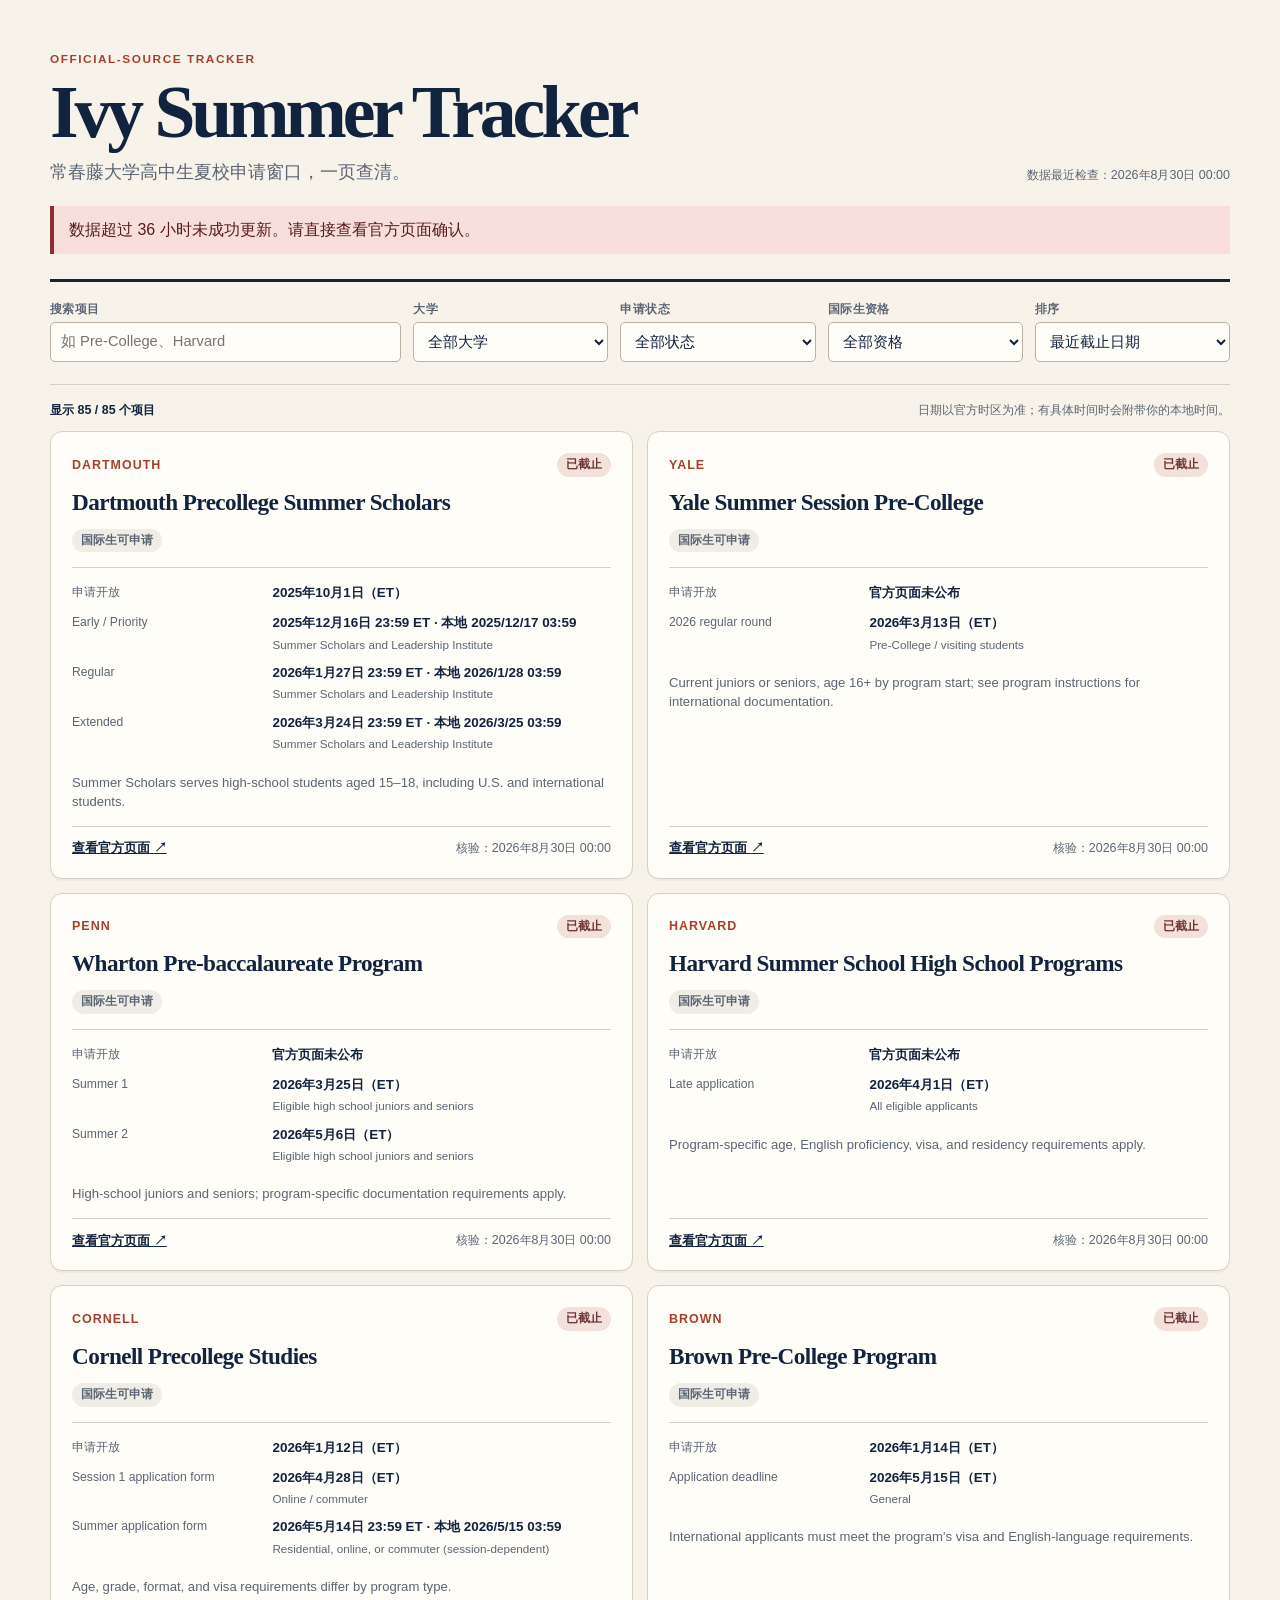
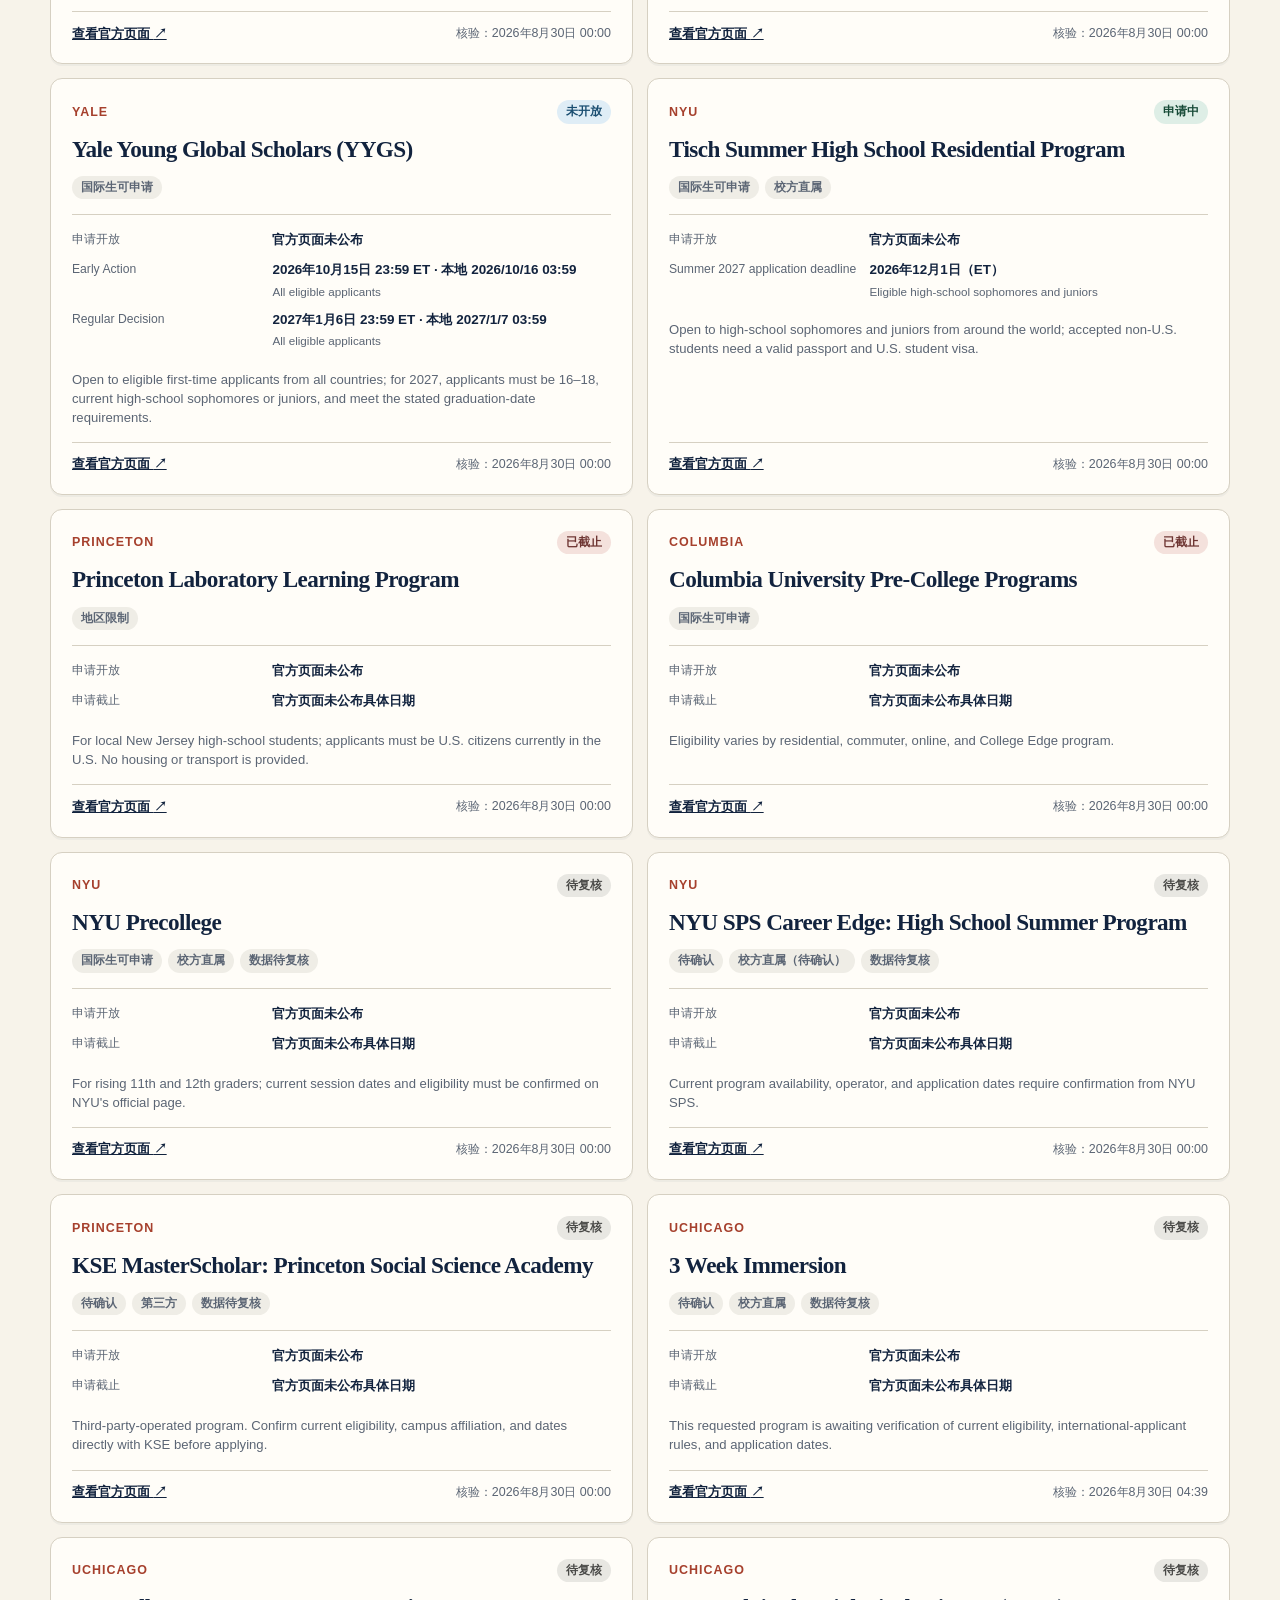
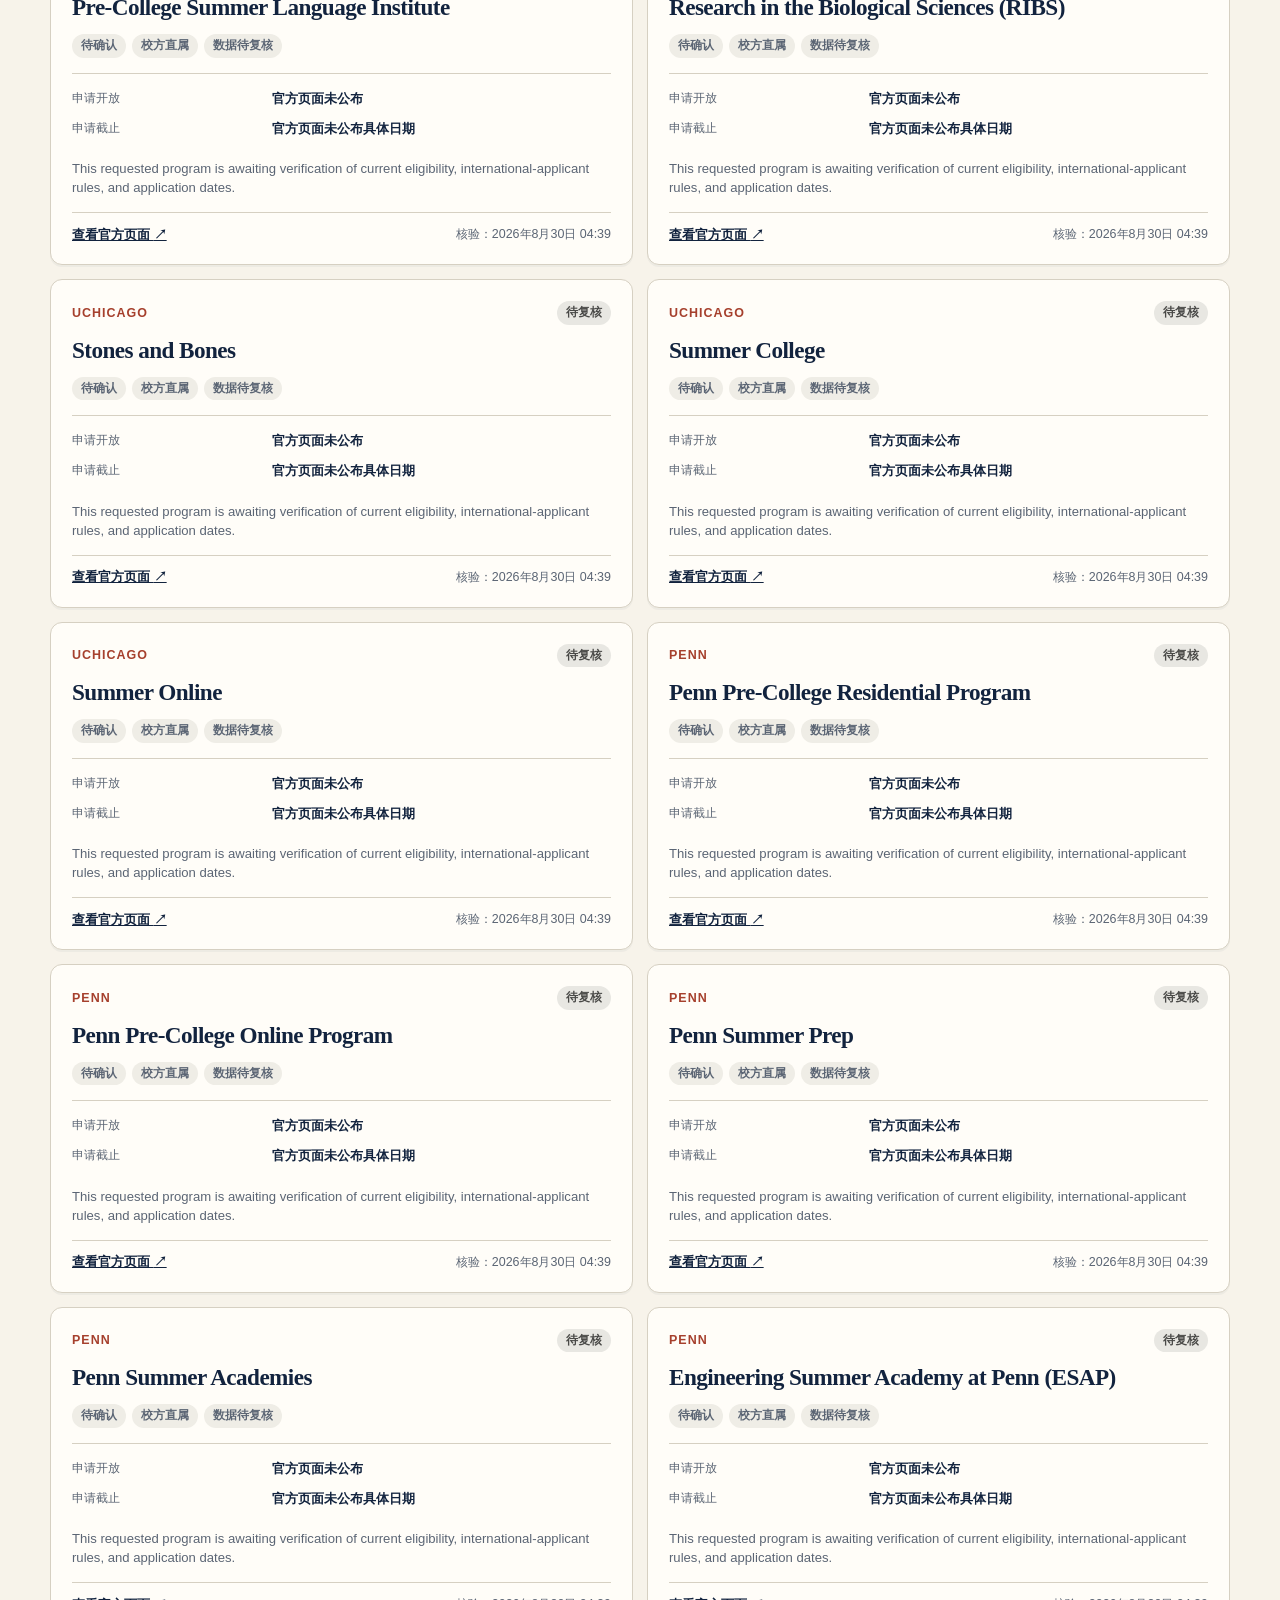
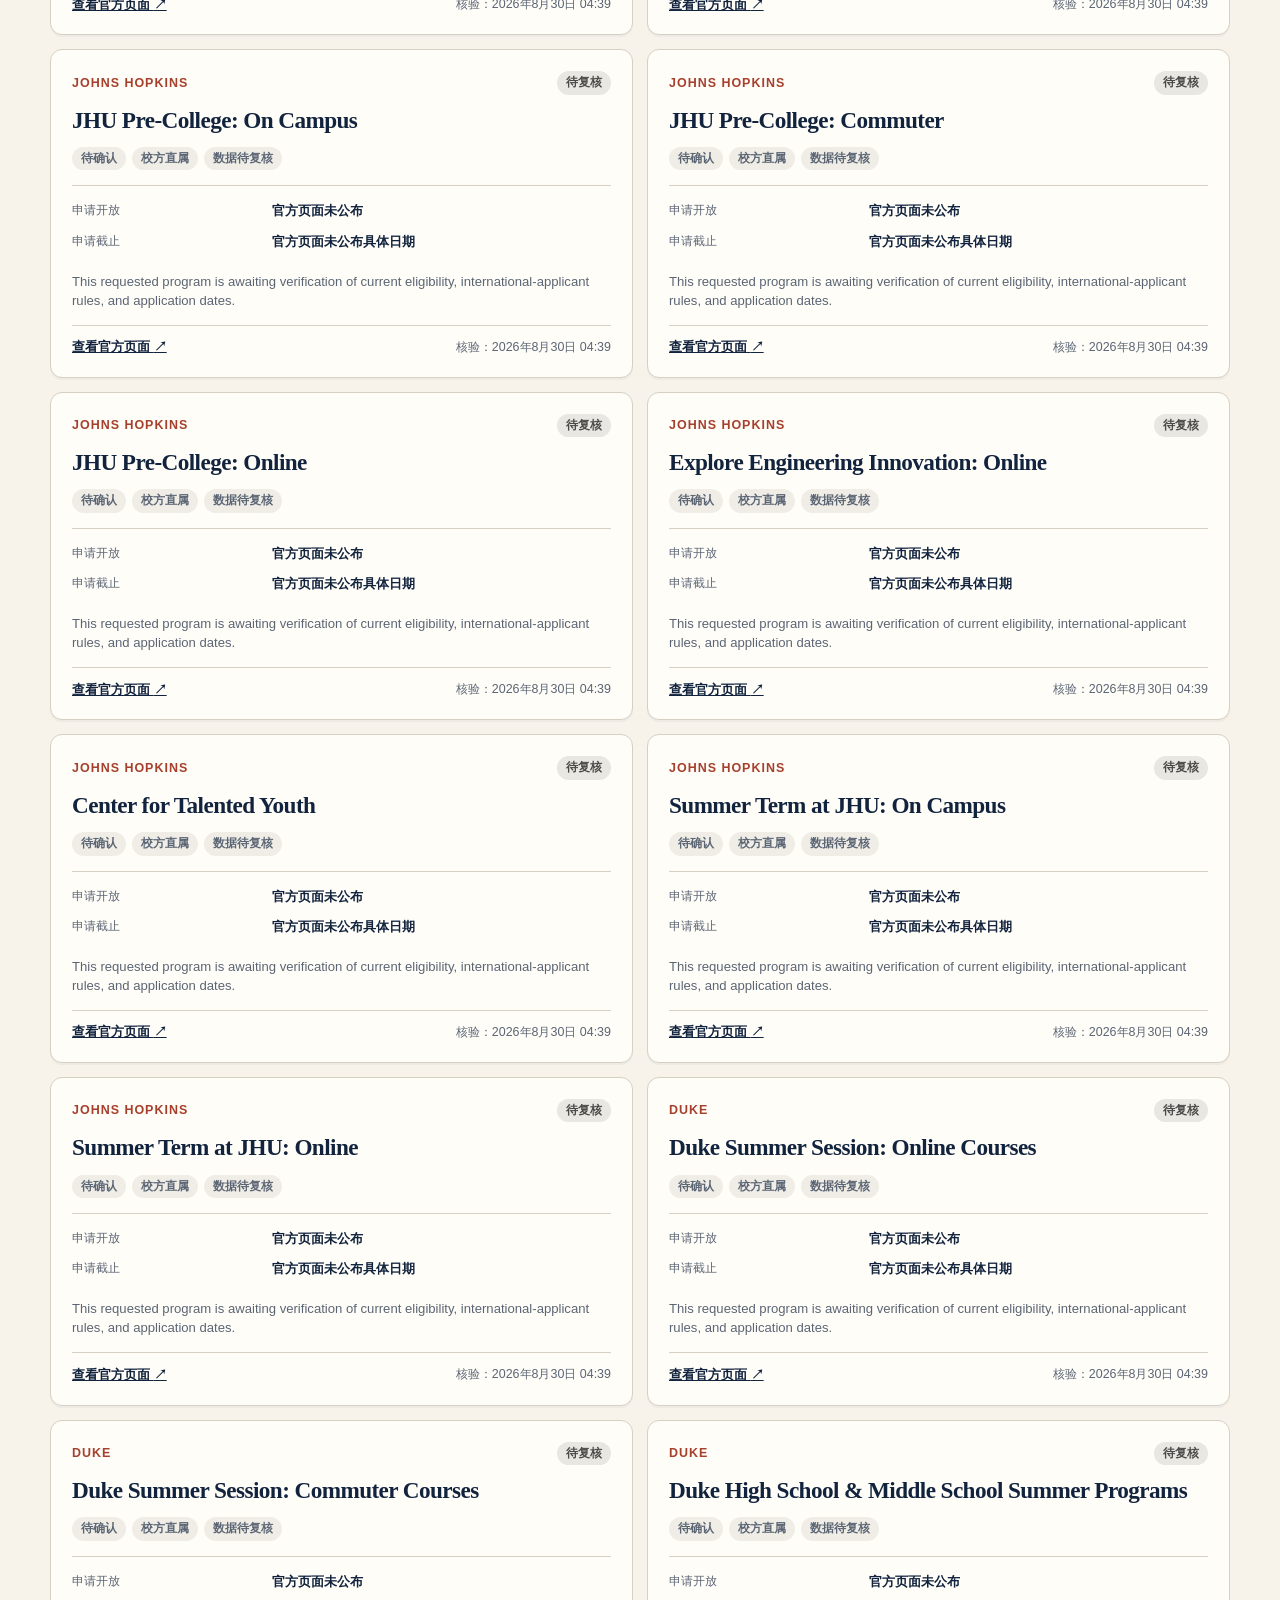
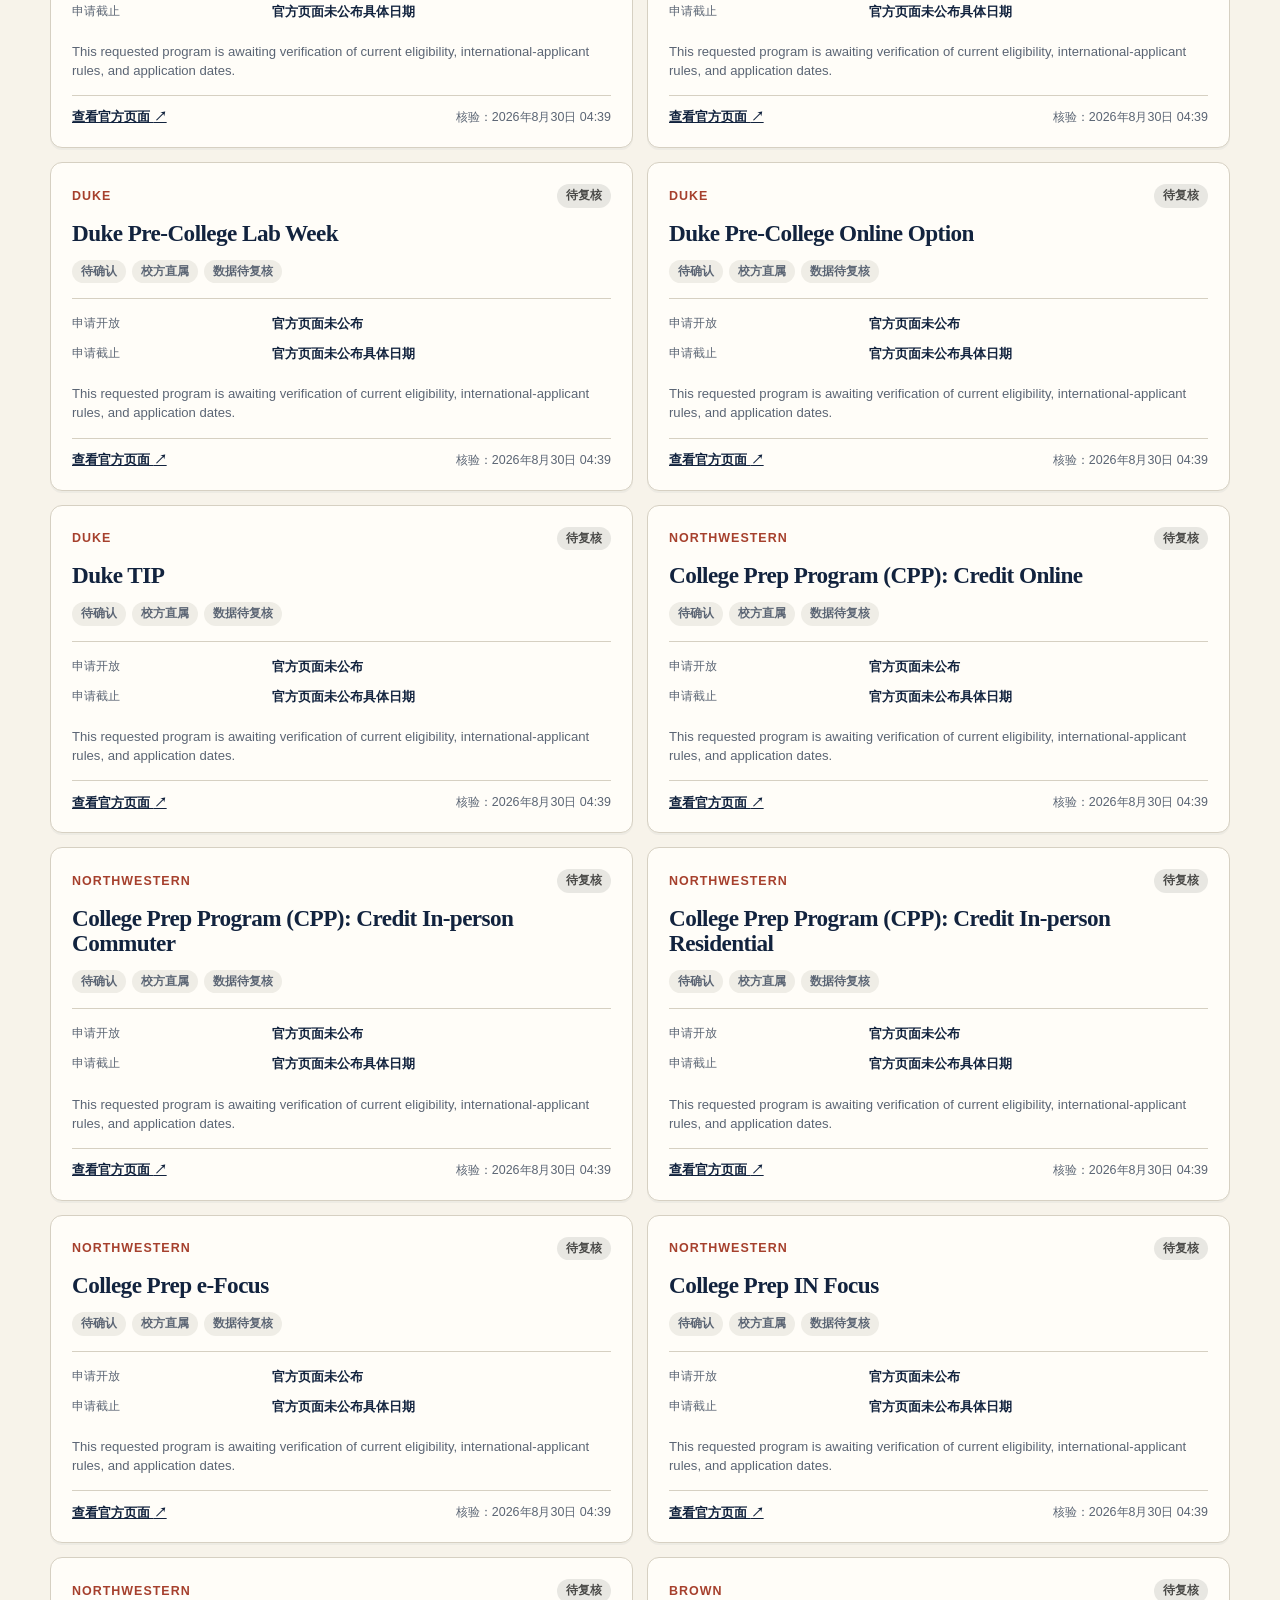
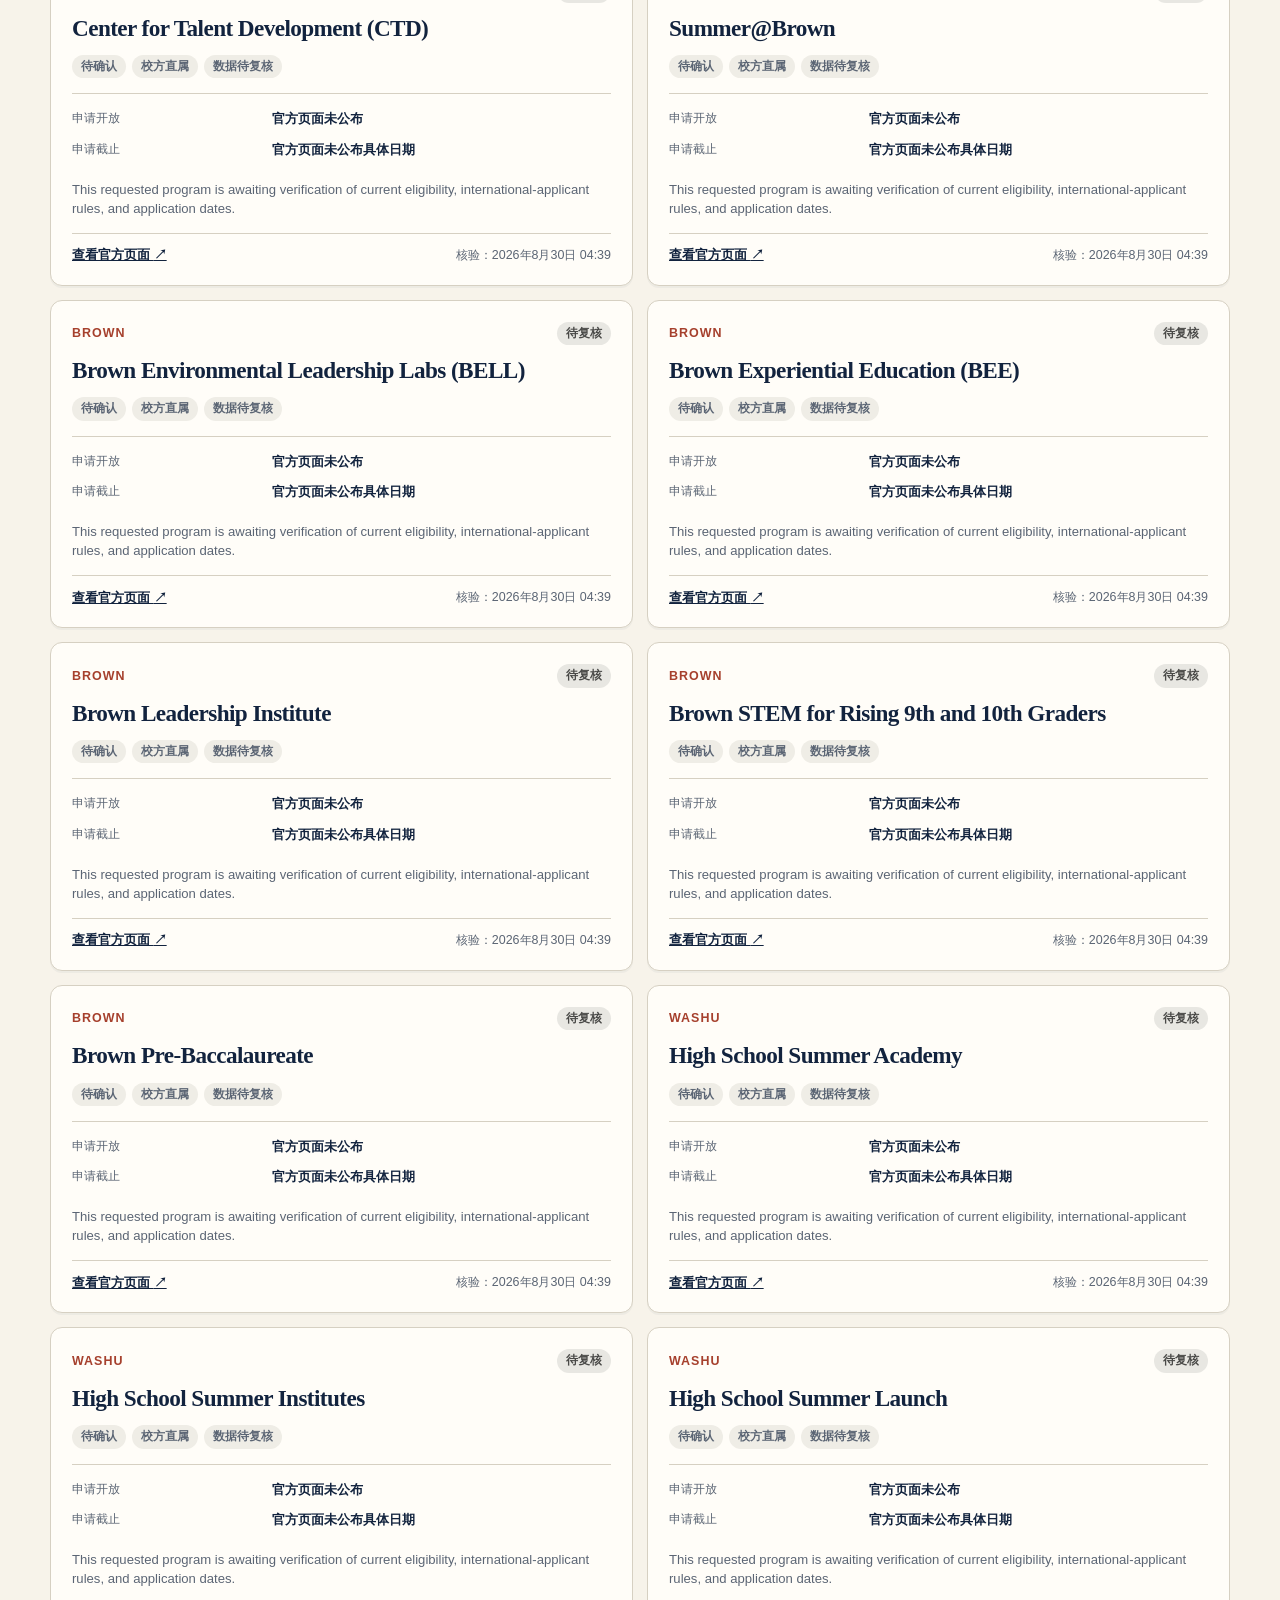
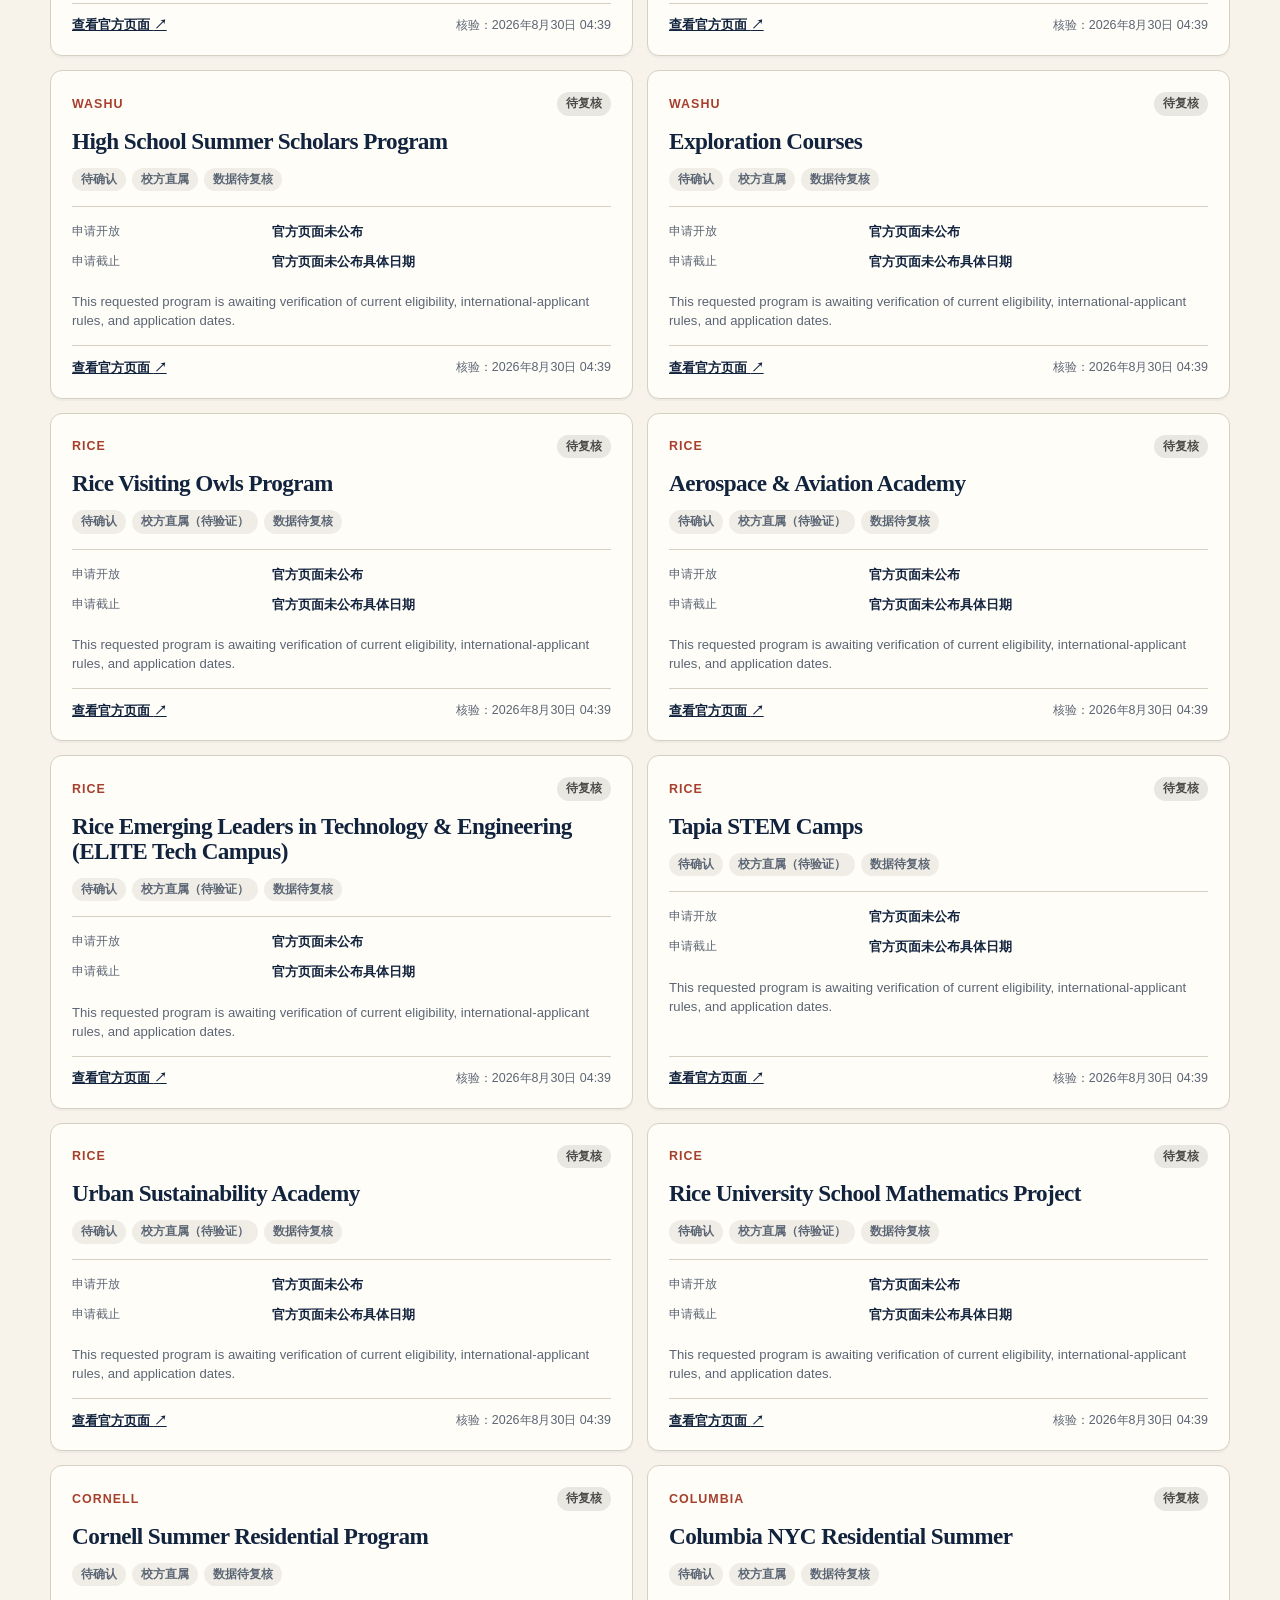
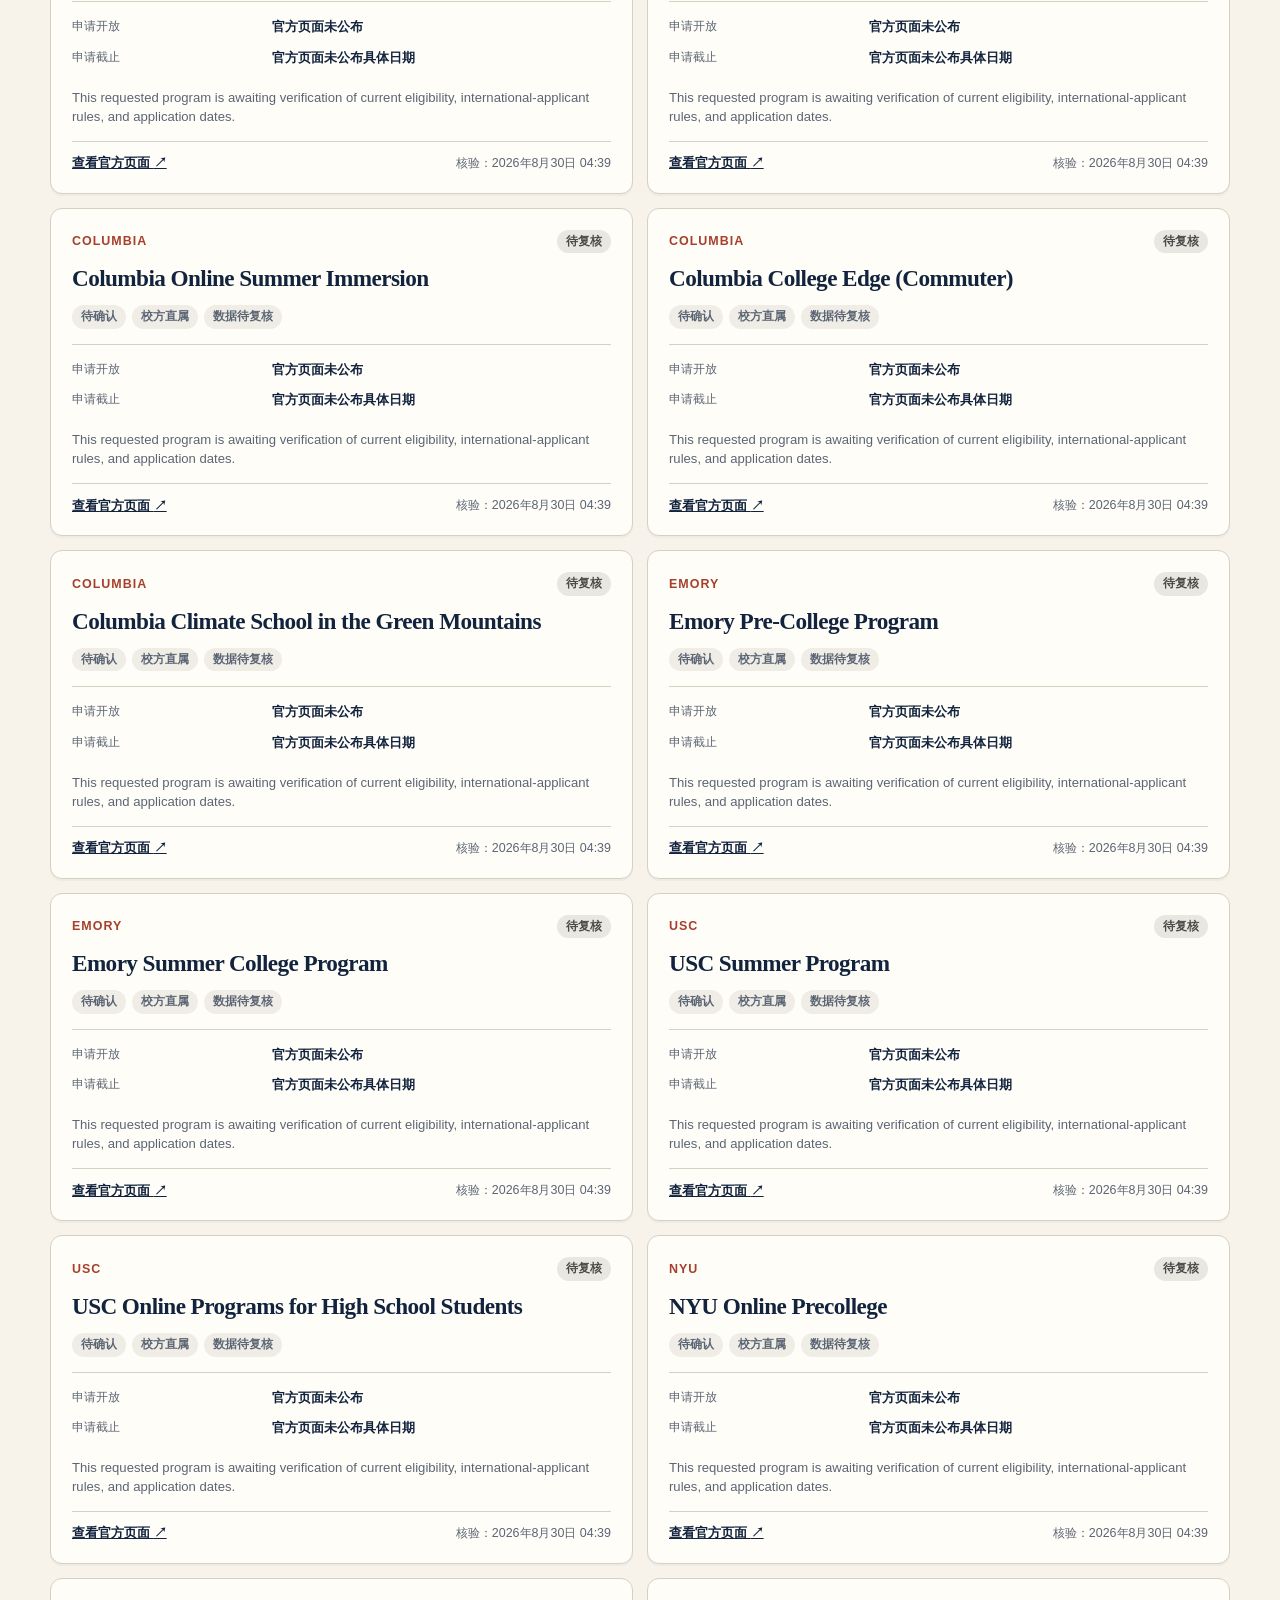
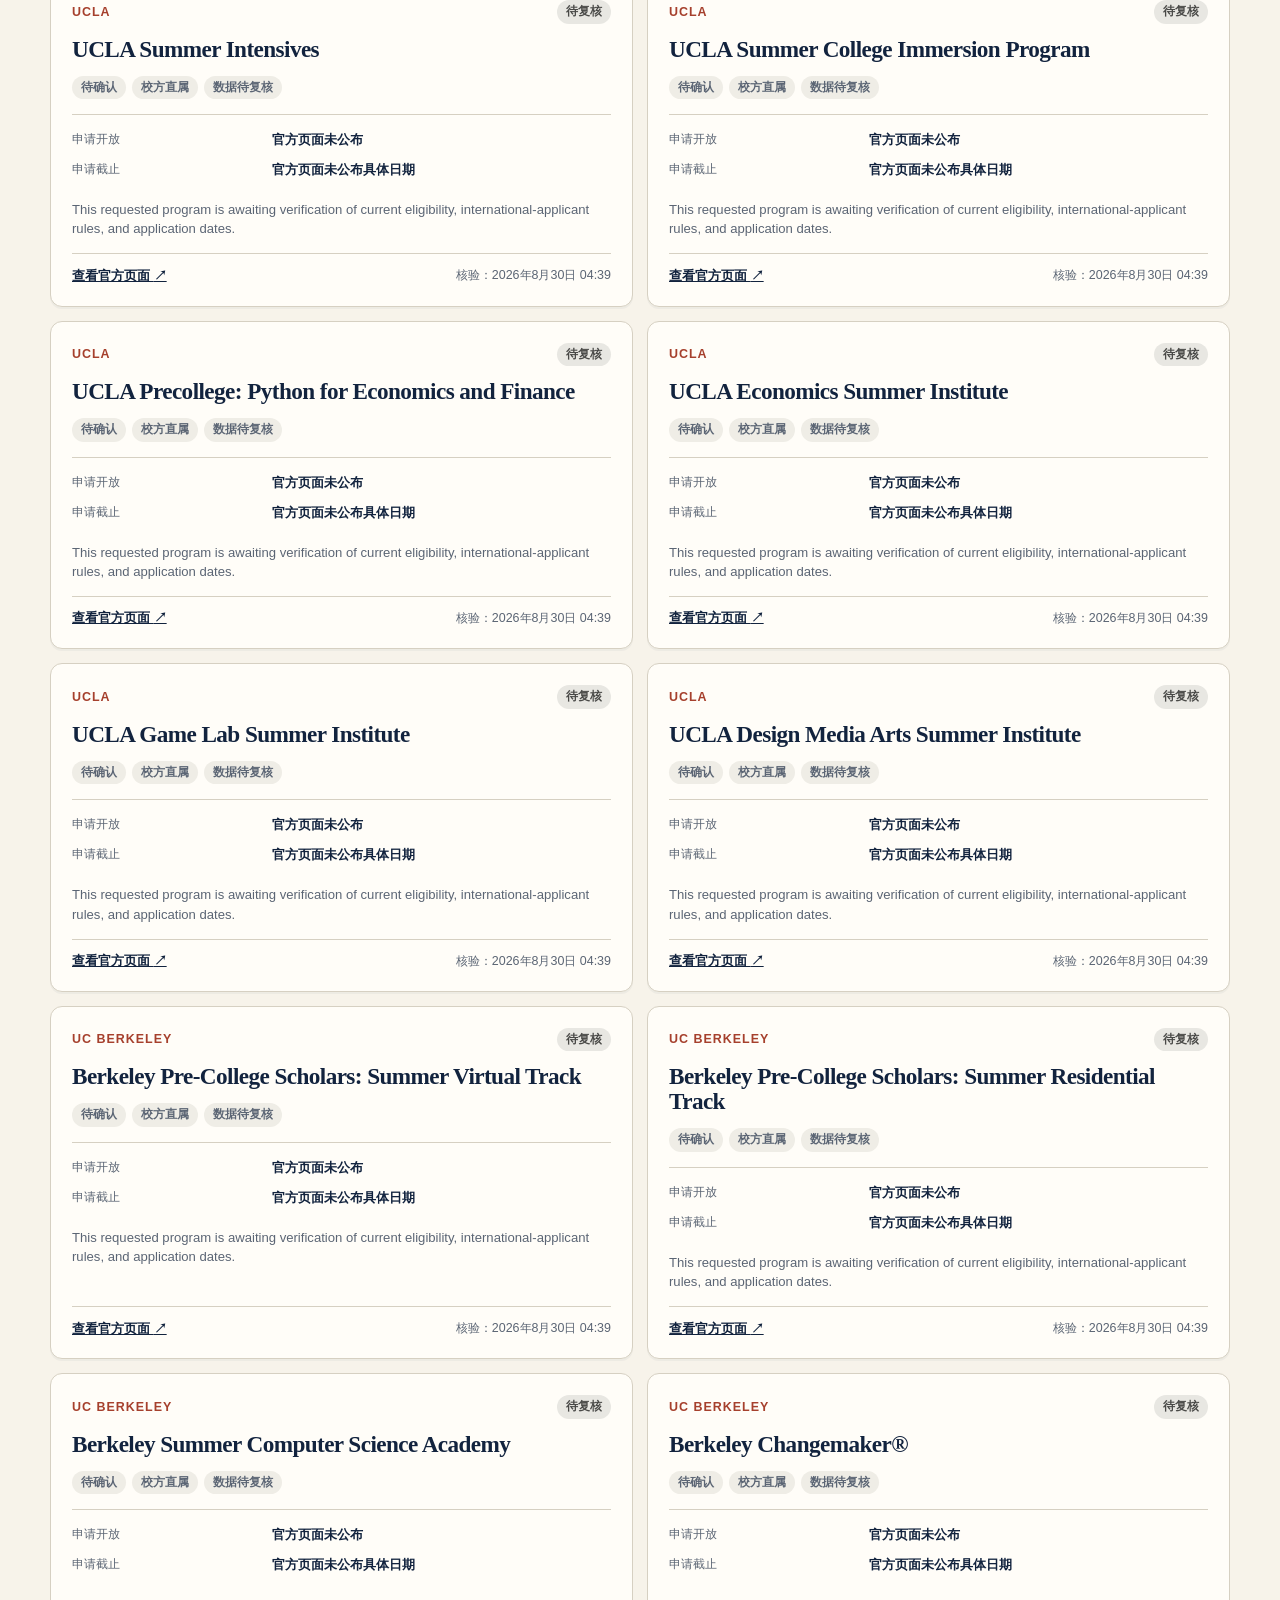
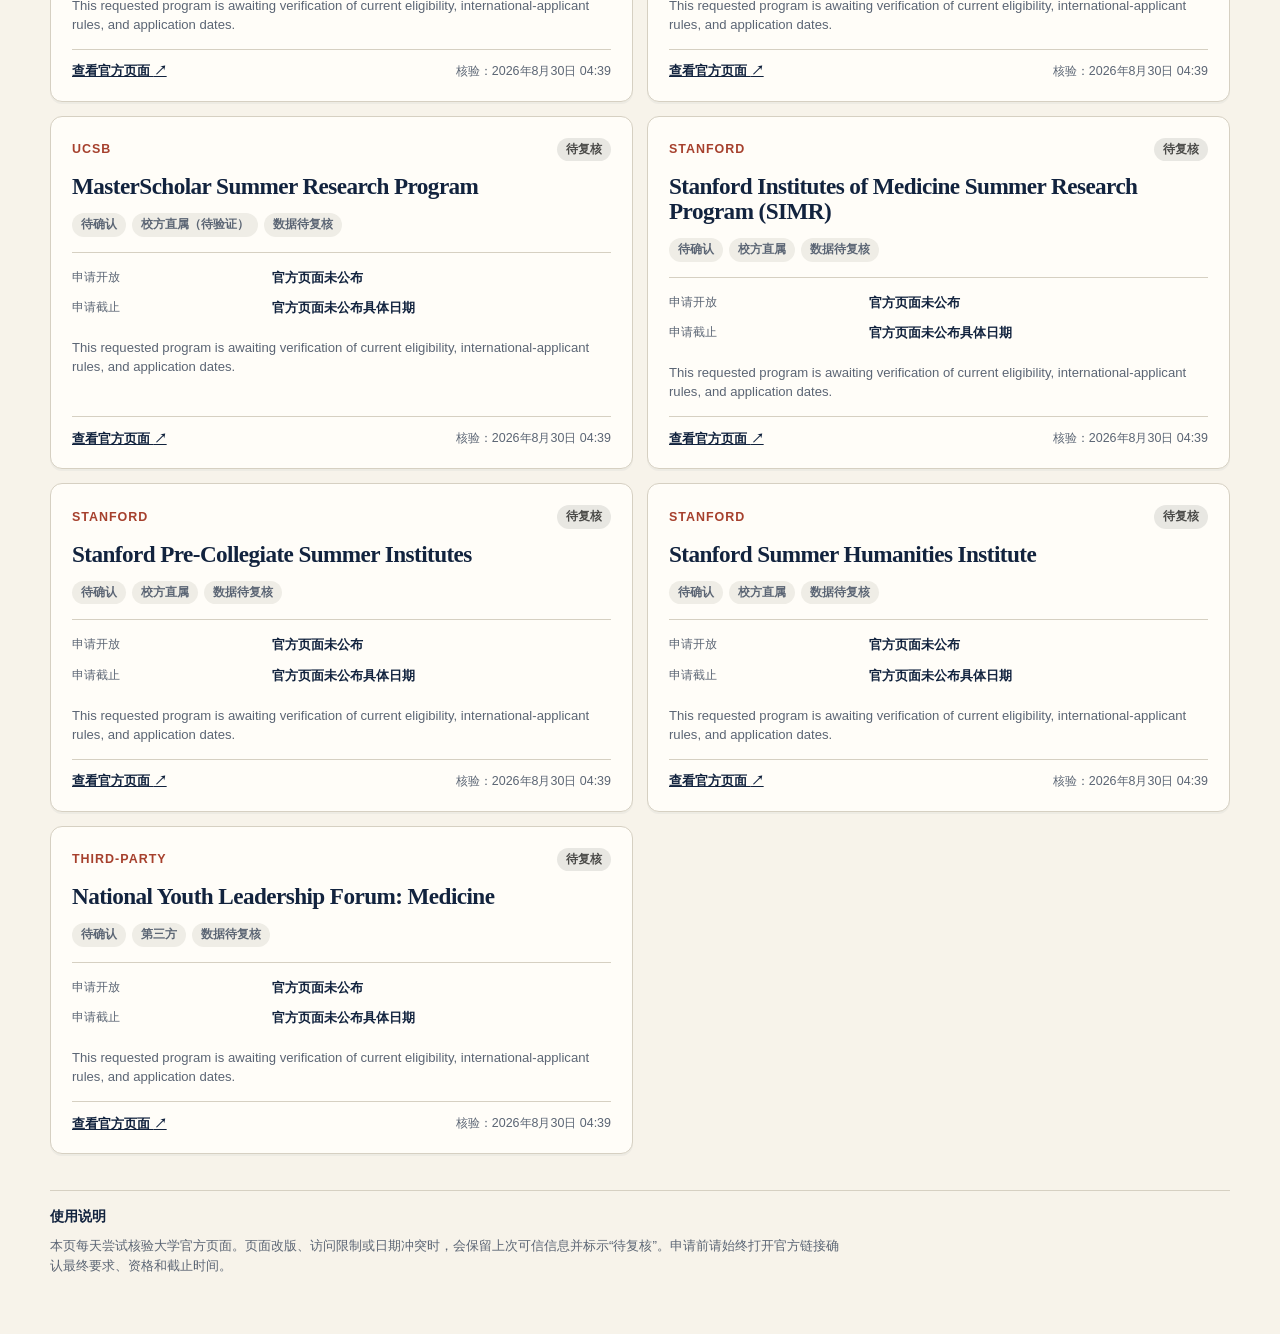
==== index.html @ 828b9899 "feat: add summer school tracker" ====
<!doctype html>
<html lang="zh-CN">
  <head>
    <meta charset="utf-8" />
    <meta name="viewport" content="width=device-width, initial-scale=1" />
    <meta name="description" content="追踪美国常春藤大学面向高中生夏校项目的官方申请开放时间与截止日期。" />
    <title>Ivy Summer Tracker｜高中生夏校申请日期</title>
    <link rel="stylesheet" href="assets/styles.css" />
  </head>
  <body>
    <a class="skip-link" href="#programs">跳到项目列表</a>
    <main class="page-shell">
      <header class="site-header">
        <p class="eyebrow">OFFICIAL-SOURCE TRACKER</p>
        <div class="heading-row">
          <div>
            <h1>Ivy Summer Tracker</h1>
            <p class="lede">常春藤大学高中生夏校申请窗口，一页查清。</p>
          </div>
          <p id="updated-at" class="updated-at" aria-live="polite">正在加载最近核验时间…</p>
        </div>
        <div id="stale-banner" class="stale-banner" hidden role="status"></div>
      </header>

      <section class="controls" aria-label="筛选项目">
        <label>
          <span>搜索项目</span>
          <input id="search" type="search" placeholder="如 Pre-College、Harvard" autocomplete="off" />
        </label>
        <label>
          <span>大学</span>
          <select id="university-filter"><option value="all">全部大学</option></select>
        </label>
        <label>
          <span>申请状态</span>
          <select id="status-filter">
            <option value="all">全部状态</option>
            <option value="open">申请中</option>
            <option value="upcoming">未开放</option>
            <option value="rolling">滚动录取</option>
            <option value="closed">已截止</option>
            <option value="unknown">待确认</option>
          </select>
        </label>
        <label>
          <span>国际生资格</span>
          <select id="eligibility-filter">
            <option value="all">全部资格</option>
            <option value="international_allowed">国际生可申请</option>
            <option value="us_only">仅美国学生</option>
            <option value="local_only">地区限制</option>
            <option value="unknown">待确认</option>
          </select>
        </label>
        <label>
          <span>排序</span>
          <select id="sort-filter">
            <option value="deadline">最近截止日期</option>
            <option value="university">大学名称</option>
            <option value="checked">最近核验</option>
          </select>
        </label>
      </section>

      <section class="list-heading" aria-label="项目结果">
        <p id="result-count" aria-live="polite"></p>
        <p>日期以官方时区为准；有具体时间时会附带你的本地时间。</p>
      </section>
      <section id="programs" class="program-list" aria-live="polite"></section>

      <section class="notice" aria-labelledby="notice-title">
        <h2 id="notice-title">使用说明</h2>
        <p>本页每天尝试核验大学官方页面。页面改版、访问限制或日期冲突时，会保留上次可信信息并标示“待复核”。申请前请始终打开官方链接确认最终要求、资格和截止时间。</p>
      </section>
    </main>
    <template id="program-template">
      <article class="program-card">
        <div class="program-topline">
          <p class="university"></p>
          <span class="status-pill"></span>
        </div>
        <h2></h2>
        <div class="tags"></div>
        <dl class="dates"></dl>
        <p class="eligibility-note"></p>
        <div class="card-footer">
          <a class="source-link" target="_blank" rel="noreferrer">查看官方页面 <span aria-hidden="true">↗</span></a>
          <p class="checked-at"></p>
        </div>
      </article>
    </template>
    <script src="assets/app.js" defer></script>
  </body>
</html>
---- assets/styles.css ----
:root {
  color-scheme: light;
  --ink: #12233e;
  --muted: #5b6574;
  --paper: #f7f3ea;
  --surface: #fffdf8;
  --line: #d6d0c2;
  --accent: #a6402d;
  --green: #27634b;
  --amber: #8b5d12;
  --blue: #245c82;
  --danger: #8b3030;
  --radius: 12px;
}

* { box-sizing: border-box; }
body { margin: 0; background: var(--paper); color: var(--ink); font-family: Georgia, "Times New Roman", serif; line-height: 1.5; }
button, input, select { font: inherit; }
.page-shell { width: min(1180px, calc(100% - 32px)); margin: 0 auto; padding: 52px 0 44px; }
.skip-link { position: fixed; top: -100px; left: 16px; background: var(--ink); color: white; padding: 8px 12px; z-index: 2; }
.skip-link:focus { top: 16px; }
.site-header { border-bottom: 3px solid var(--ink); padding-bottom: 25px; }
.eyebrow { color: var(--accent); font: 700 .74rem/1.2 Arial, sans-serif; letter-spacing: .13em; margin: 0 0 12px; }
.heading-row { display: flex; justify-content: space-between; gap: 28px; align-items: end; }
h1, h2, p { margin-top: 0; }
h1 { font-size: clamp(2.4rem, 6vw, 4.6rem); letter-spacing: -.055em; line-height: .94; margin-bottom: 12px; }
.lede { color: var(--muted); font-size: 1.12rem; margin-bottom: 0; }
.updated-at, .checked-at { color: var(--muted); font: .78rem/1.45 Arial, sans-serif; }
.updated-at { max-width: 210px; margin-bottom: 2px; text-align: right; }
.stale-banner { margin-top: 20px; padding: 12px 15px; color: #581d1d; background: #f8dfd9; border-left: 4px solid var(--danger); font-family: Arial, sans-serif; }
.controls { display: grid; grid-template-columns: 1.8fr repeat(4, 1fr); gap: 12px; padding: 22px 0; border-bottom: 1px solid var(--line); }
.controls label { color: var(--muted); display: grid; gap: 6px; font: 700 .72rem/1 Arial, sans-serif; letter-spacing: .04em; }
input, select { width: 100%; color: var(--ink); background: var(--surface); border: 1px solid #b8b1a4; border-radius: 5px; padding: 10px; font: .92rem/1.2 Arial, sans-serif; }
input:focus, select:focus, a:focus { outline: 3px solid #e8bb70; outline-offset: 2px; }
.list-heading { display: flex; justify-content: space-between; gap: 16px; padding: 17px 0 12px; color: var(--muted); font: .78rem/1.4 Arial, sans-serif; }
.list-heading p { margin: 0; }
#result-count { color: var(--ink); font-weight: 700; }
.program-list { display: grid; grid-template-columns: repeat(2, minmax(0, 1fr)); gap: 14px; }
.program-card { display: flex; flex-direction: column; min-height: 310px; padding: 21px; border: 1px solid var(--line); border-radius: var(--radius); background: var(--surface); box-shadow: 0 2px 0 rgba(18,35,62,.04); }
.program-topline, .card-footer { display: flex; gap: 12px; justify-content: space-between; align-items: center; }
.university { color: var(--accent); margin: 0; font: 700 .78rem/1 Arial, sans-serif; letter-spacing: .08em; text-transform: uppercase; }
.program-card h2 { font-size: 1.45rem; line-height: 1.08; letter-spacing: -.025em; margin: 13px 0 14px; }
.status-pill, .tag { display: inline-flex; width: max-content; align-items: center; border-radius: 100px; font: 700 .72rem/1 Arial, sans-serif; padding: 6px 9px; }
.status-open { color: #164a36; background: #deeee6; }.status-upcoming { color: #194d70; background: #dfedf6; }.status-rolling { color: #725015; background: #f6ebd5; }.status-closed { color: #6d3431; background: #f4e1dc; }.status-unknown { color: #494947; background: #e8e7e2; }
.tags { display: flex; flex-wrap: wrap; gap: 6px; margin-bottom: 15px; }.tag { color: var(--muted); background: #efede6; }
.dates { border-top: 1px solid var(--line); margin: 0; padding-top: 10px; font-family: Arial, sans-serif; }.dates div { display: grid; grid-template-columns: minmax(95px, .72fr) 1.28fr; gap: 10px; padding: 5px 0; }.dates dt { color: var(--muted); font-size: .76rem; }.dates dd { margin: 0; font-size: .84rem; font-weight: 700; }.dates .raw { display: block; margin-top: 2px; color: var(--muted); font-size: .73rem; font-weight: 400; }
.eligibility-note { color: var(--muted); margin: 15px 0; font: .82rem/1.45 Arial, sans-serif; }.card-footer { margin-top: auto; padding-top: 12px; border-top: 1px solid var(--line); }.source-link { color: var(--ink); font: 700 .82rem/1 Arial, sans-serif; }.checked-at { margin: 0; text-align: right; max-width: 160px; }
.notice { margin-top: 36px; border-top: 1px solid var(--line); padding-top: 18px; color: var(--muted); font-family: Arial, sans-serif; }.notice h2 { color: var(--ink); font: 700 .9rem/1 Arial, sans-serif; }.notice p { max-width: 800px; font-size: .84rem; }
.empty { grid-column: 1 / -1; padding: 30px; text-align: center; border: 1px dashed var(--line); color: var(--muted); font-family: Arial, sans-serif; }
@media (max-width: 850px) { .controls { grid-template-columns: repeat(2, 1fr); }.controls label:first-child { grid-column: 1 / -1; }.heading-row { align-items: start; flex-direction: column; }.updated-at { max-width: none; text-align: left; }.program-list { grid-template-columns: 1fr; } }
@media (max-width: 520px) { .page-shell { width: min(100% - 24px, 1180px); padding-top: 34px; }.controls { grid-template-columns: 1fr; }.controls label:first-child { grid-column: auto; }.list-heading { flex-direction: column; }.program-card { min-height: 0; padding: 18px; }.card-footer { align-items: end; }.dates div { grid-template-columns: 1fr; gap: 2px; }.checked-at { font-size: .68rem; } }
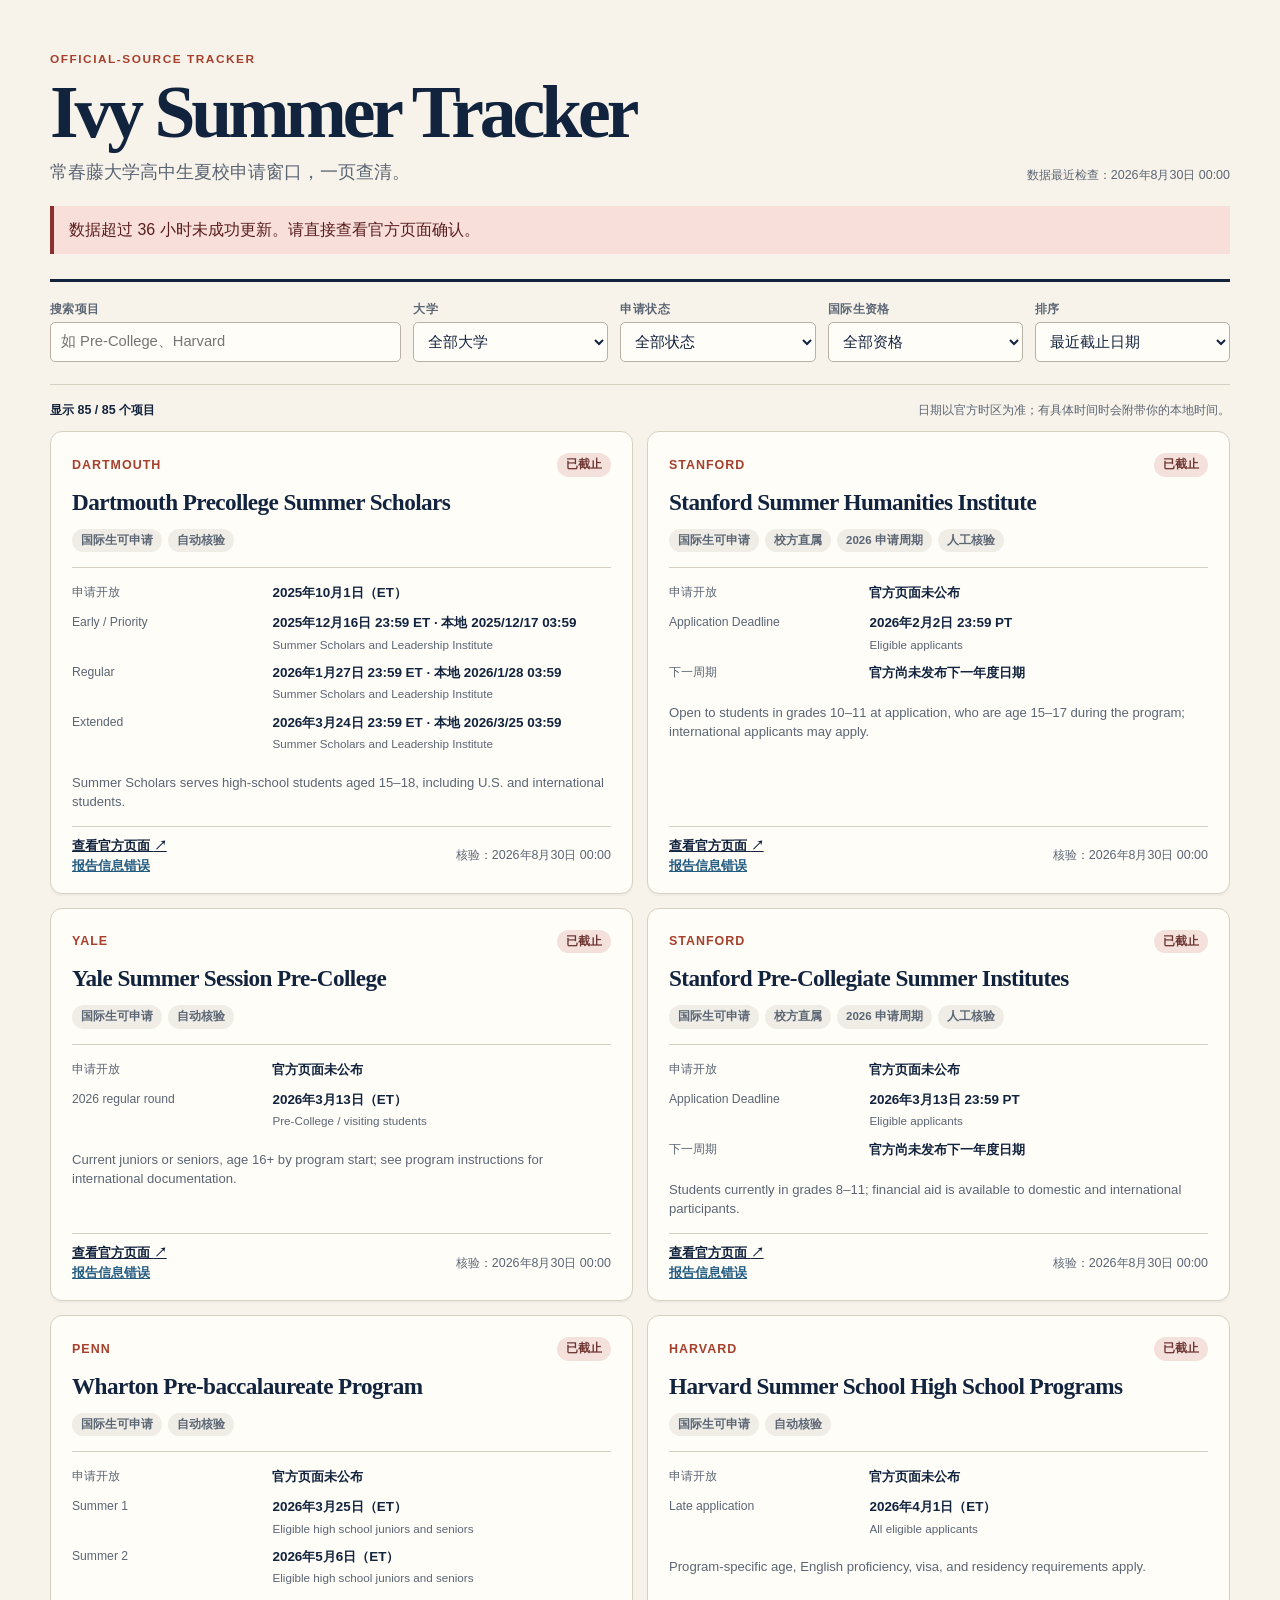
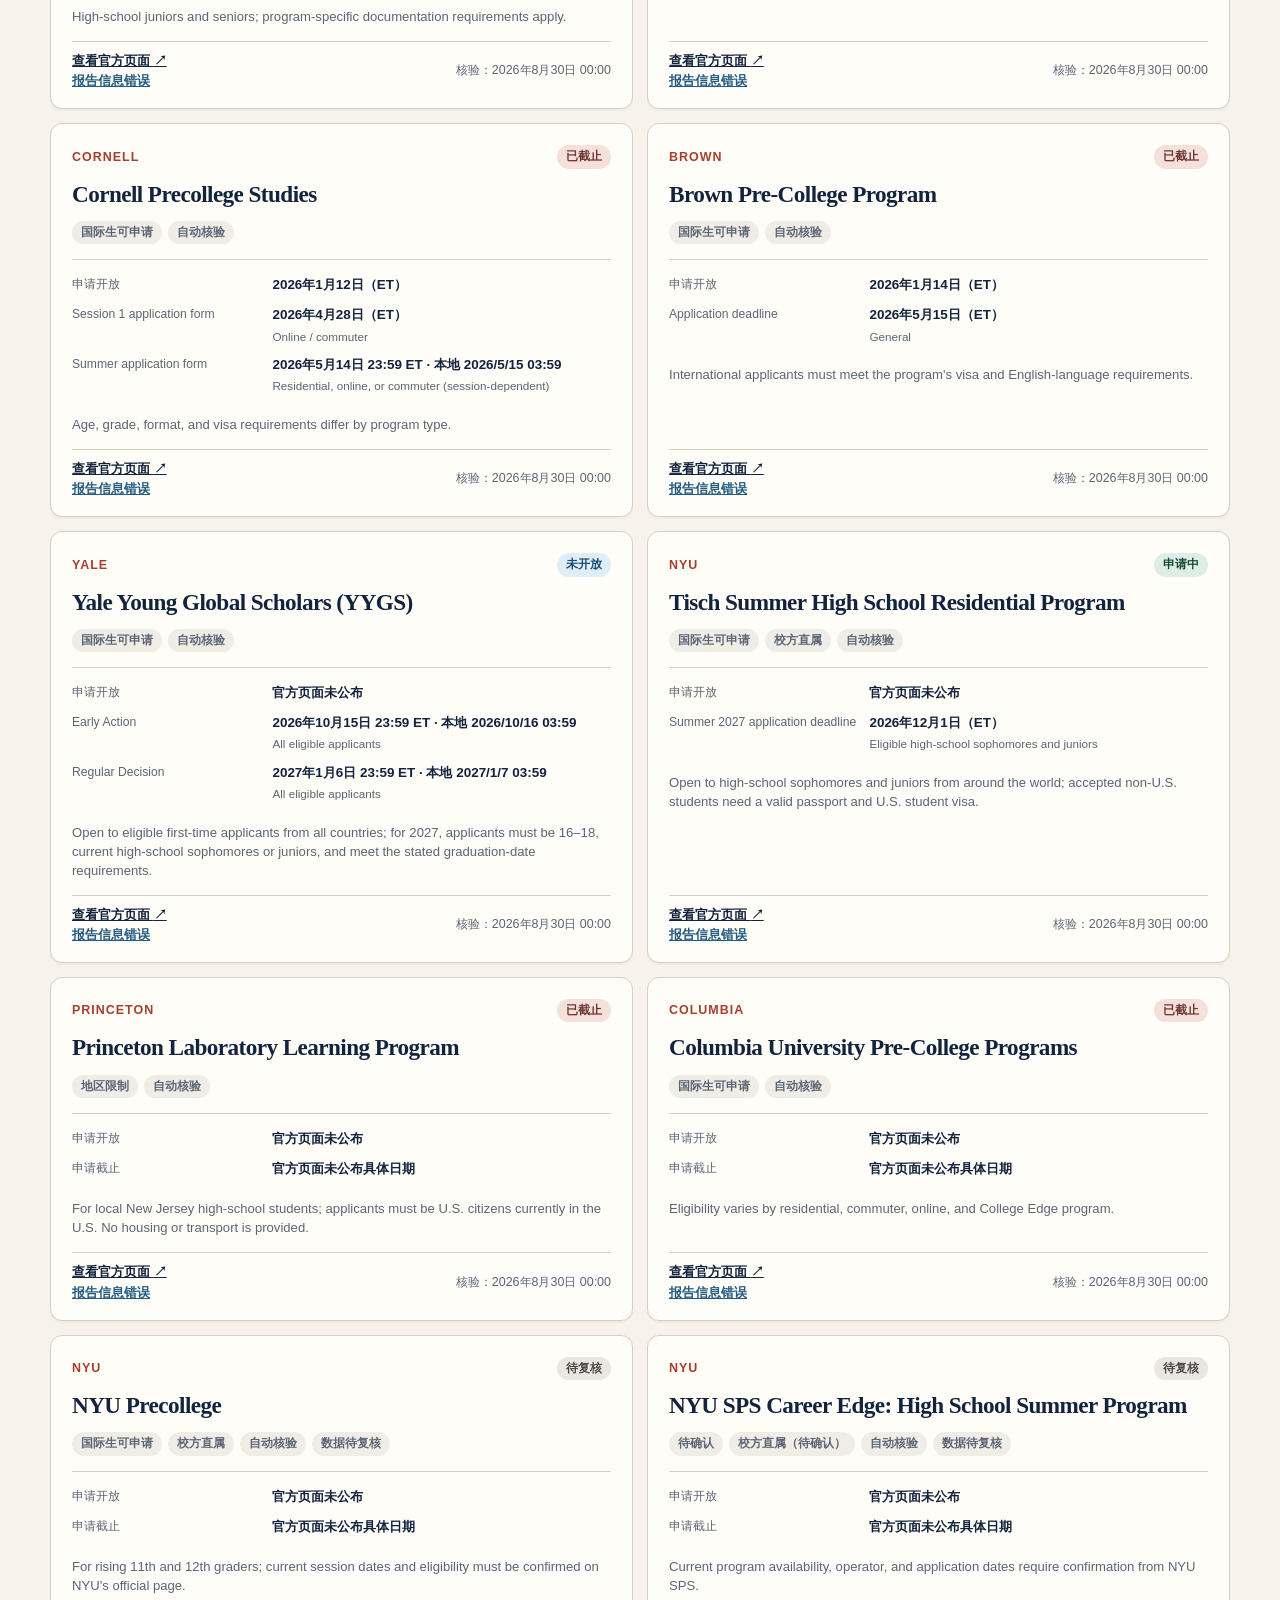
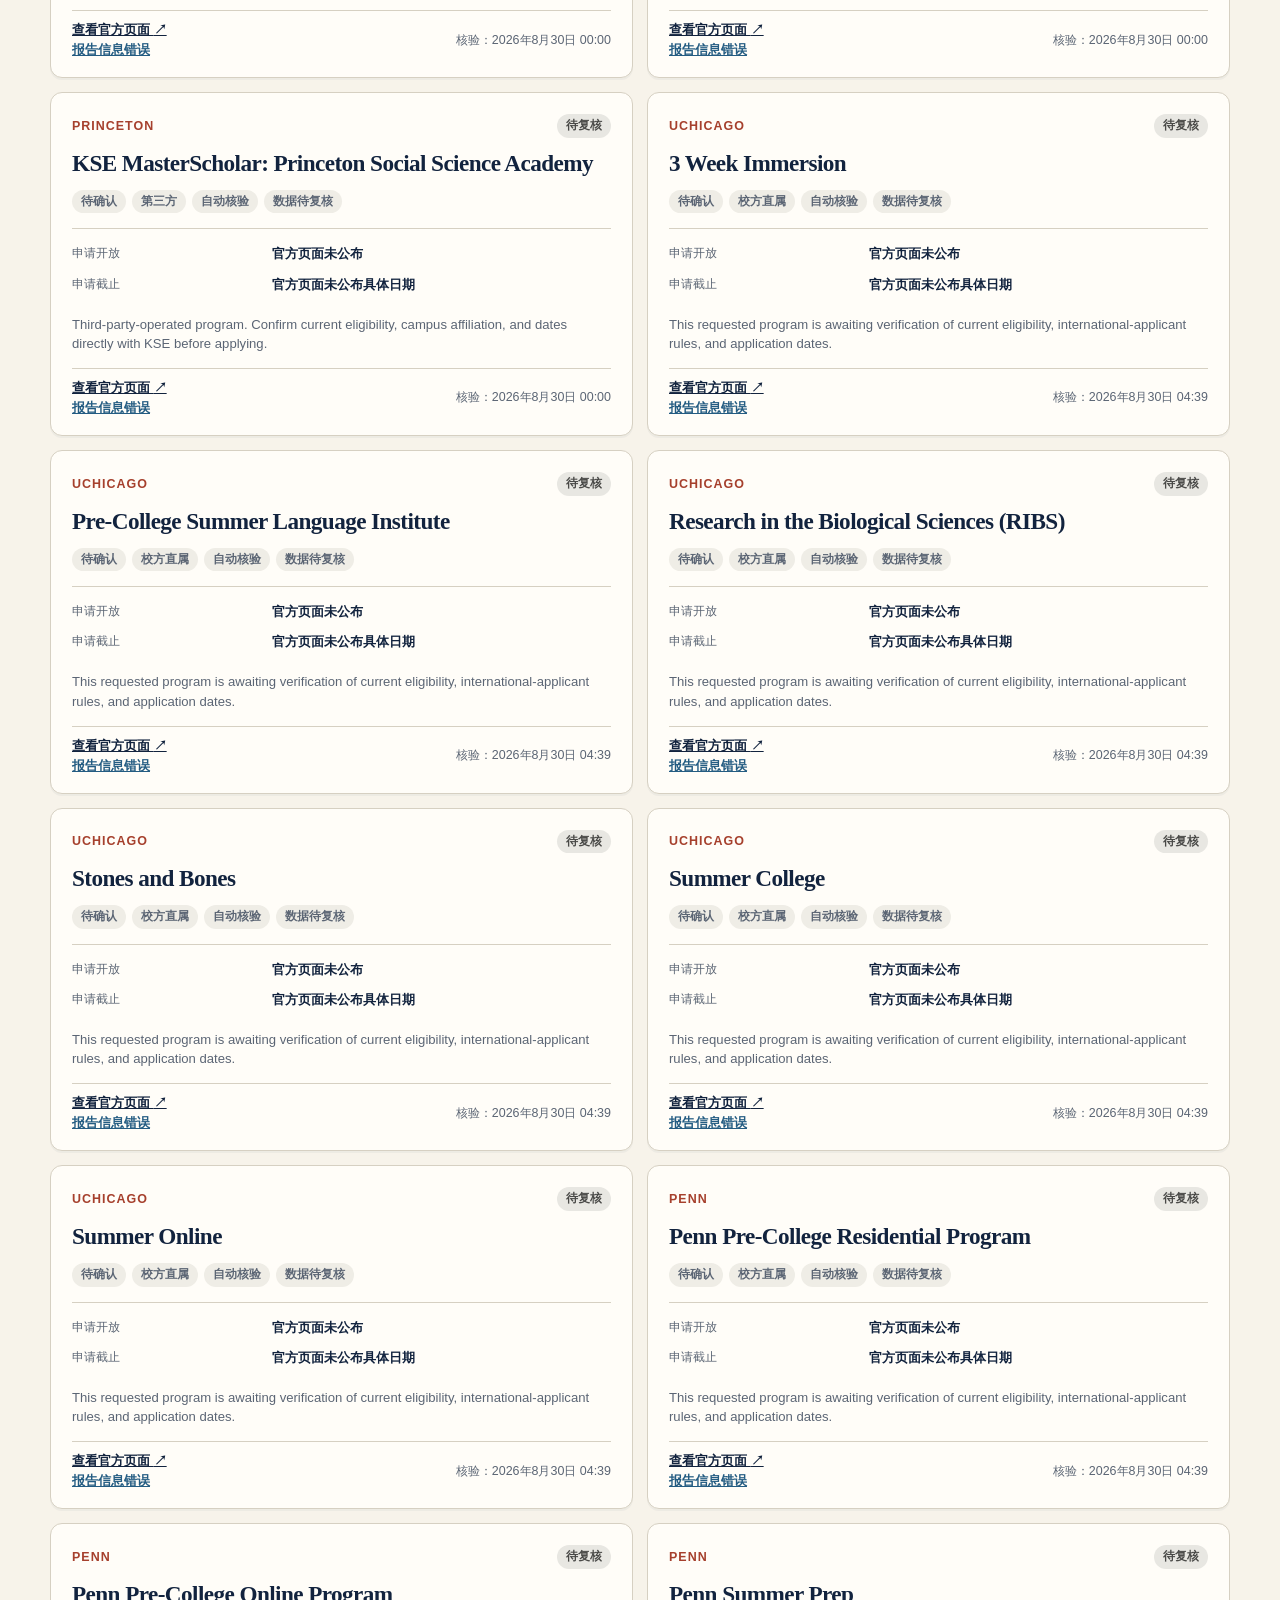
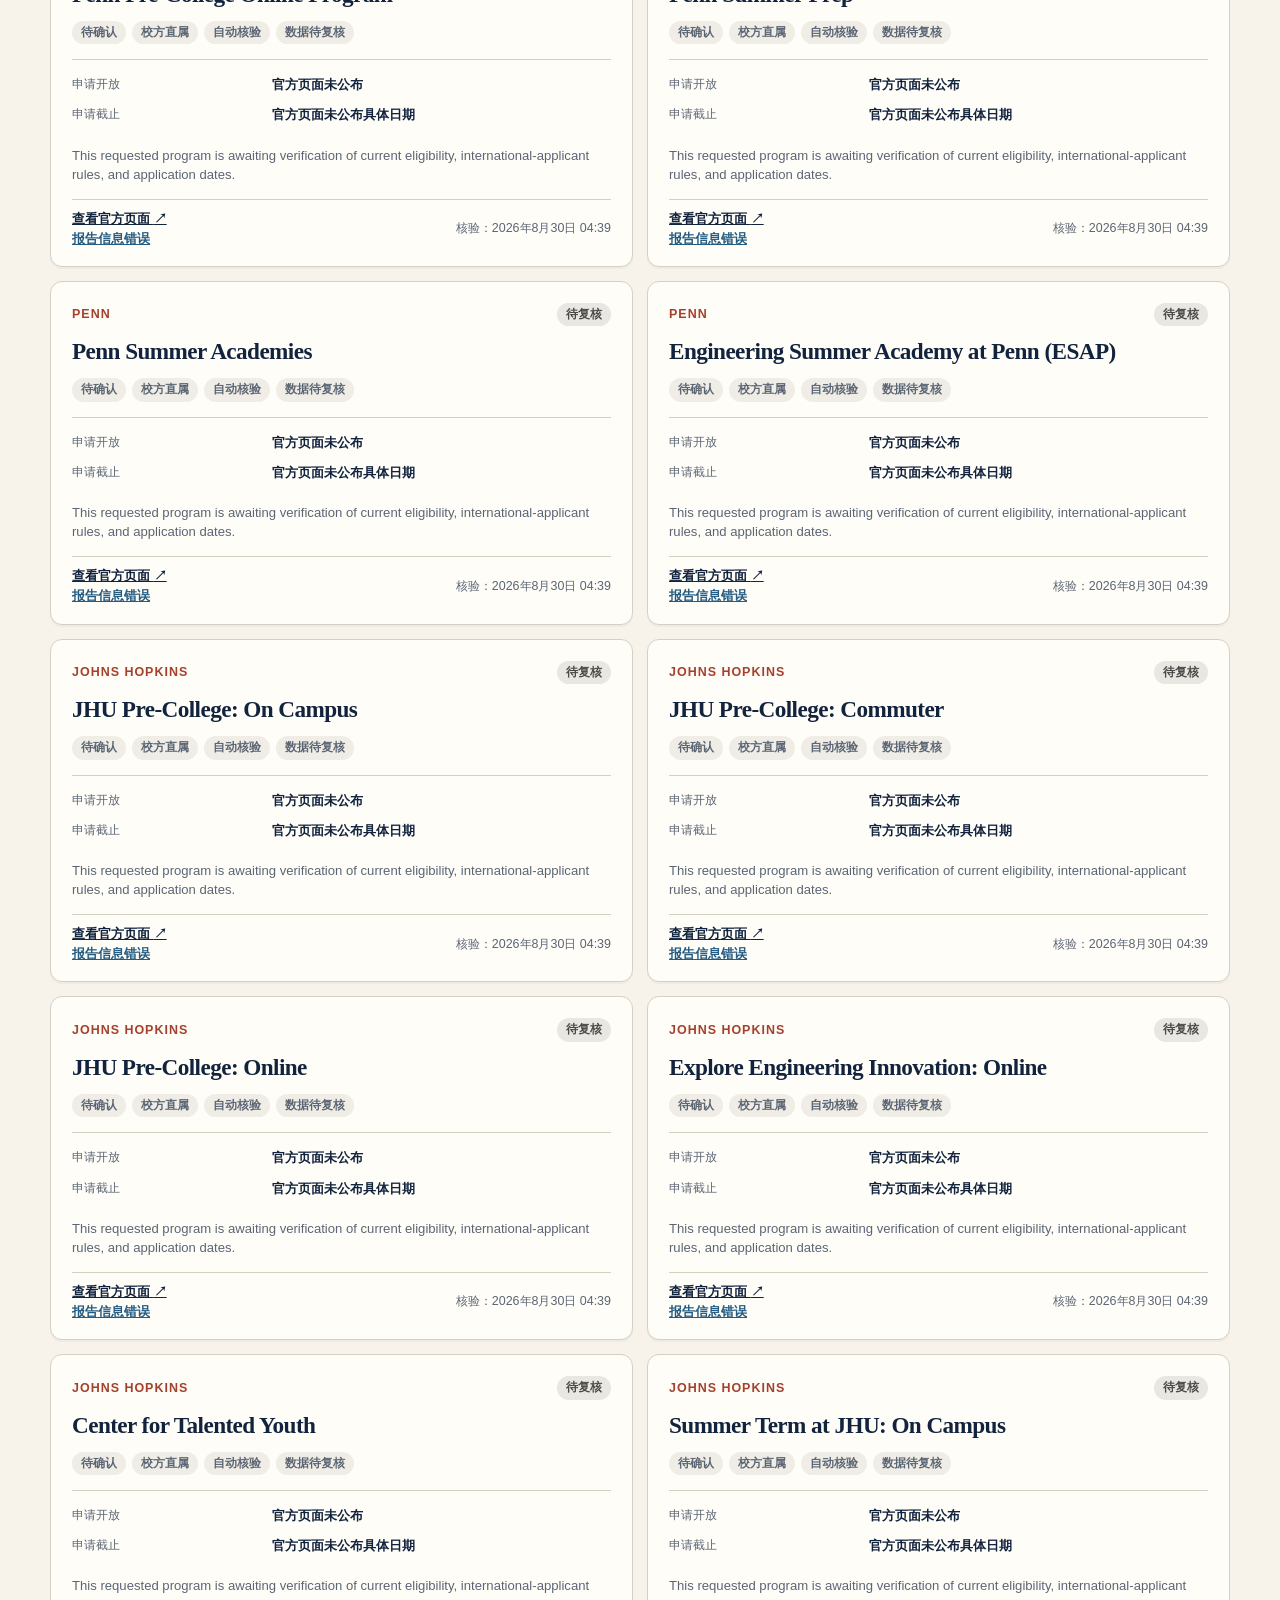
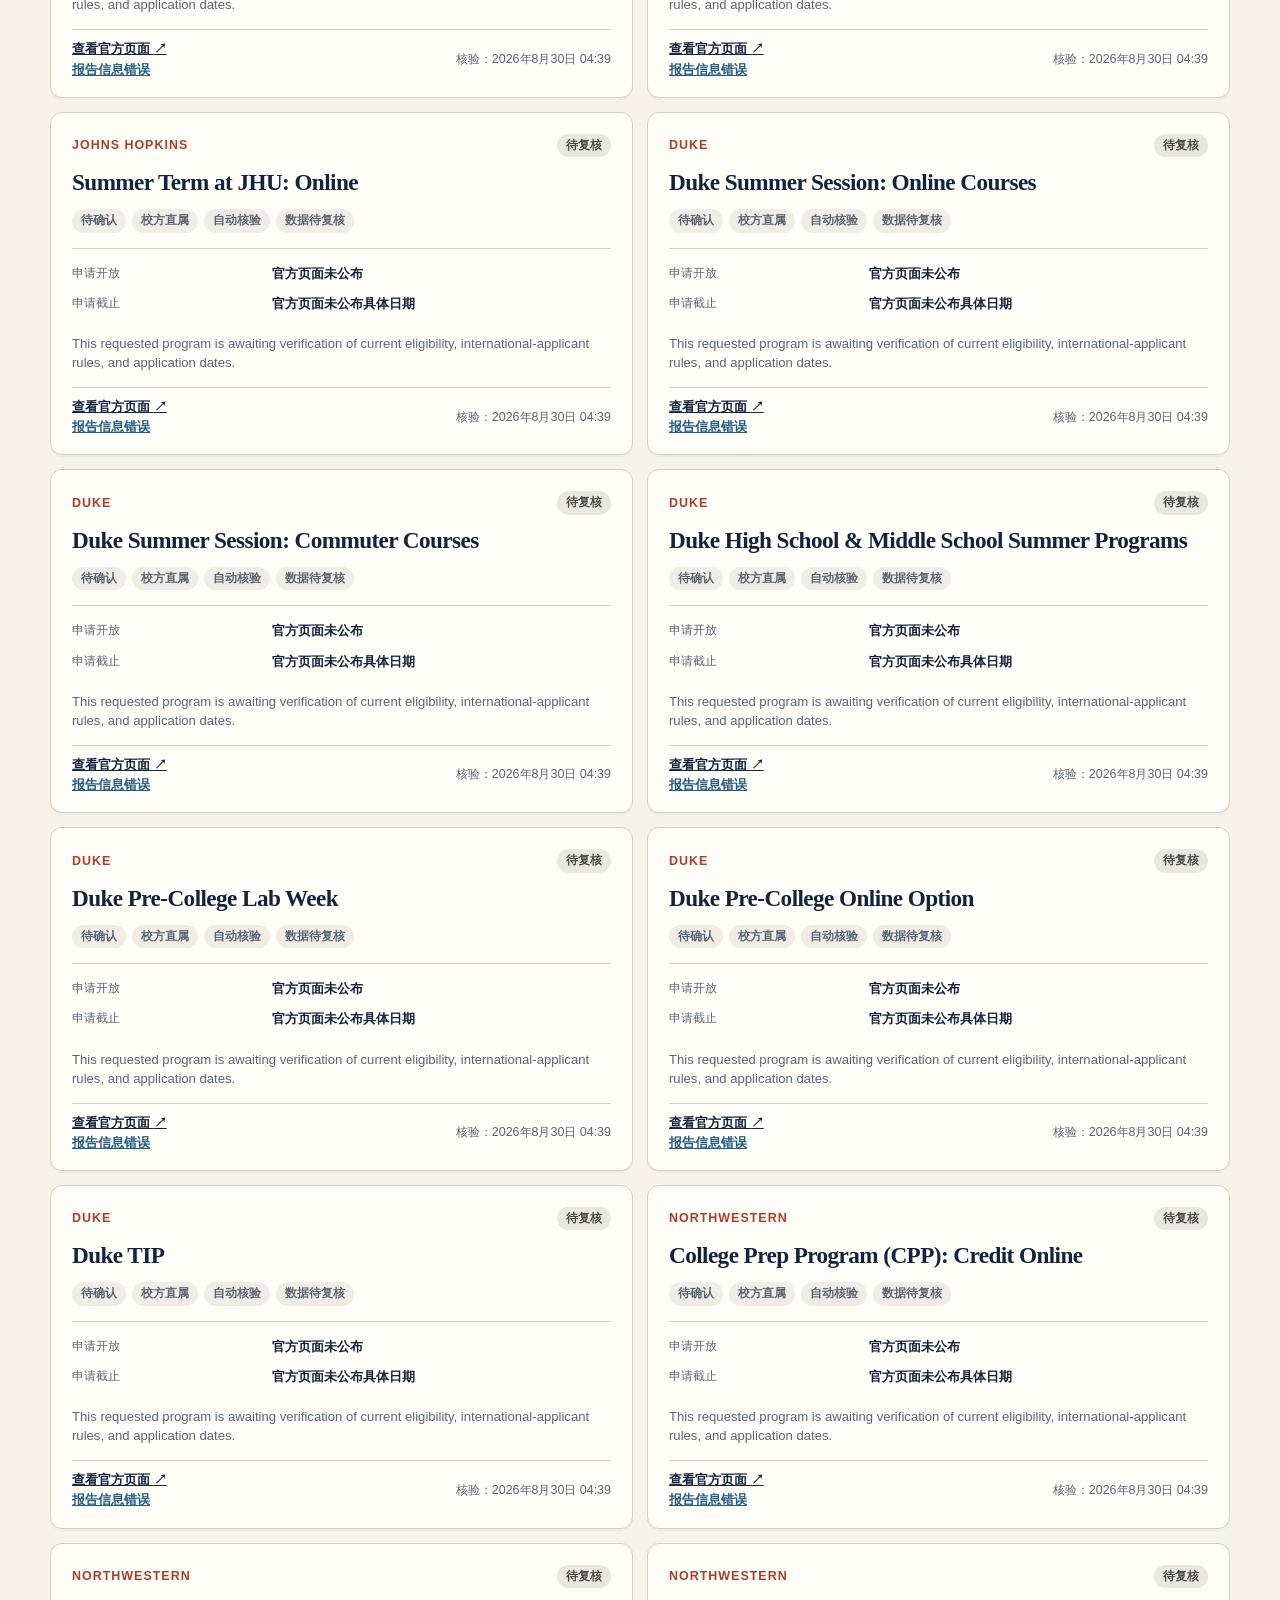
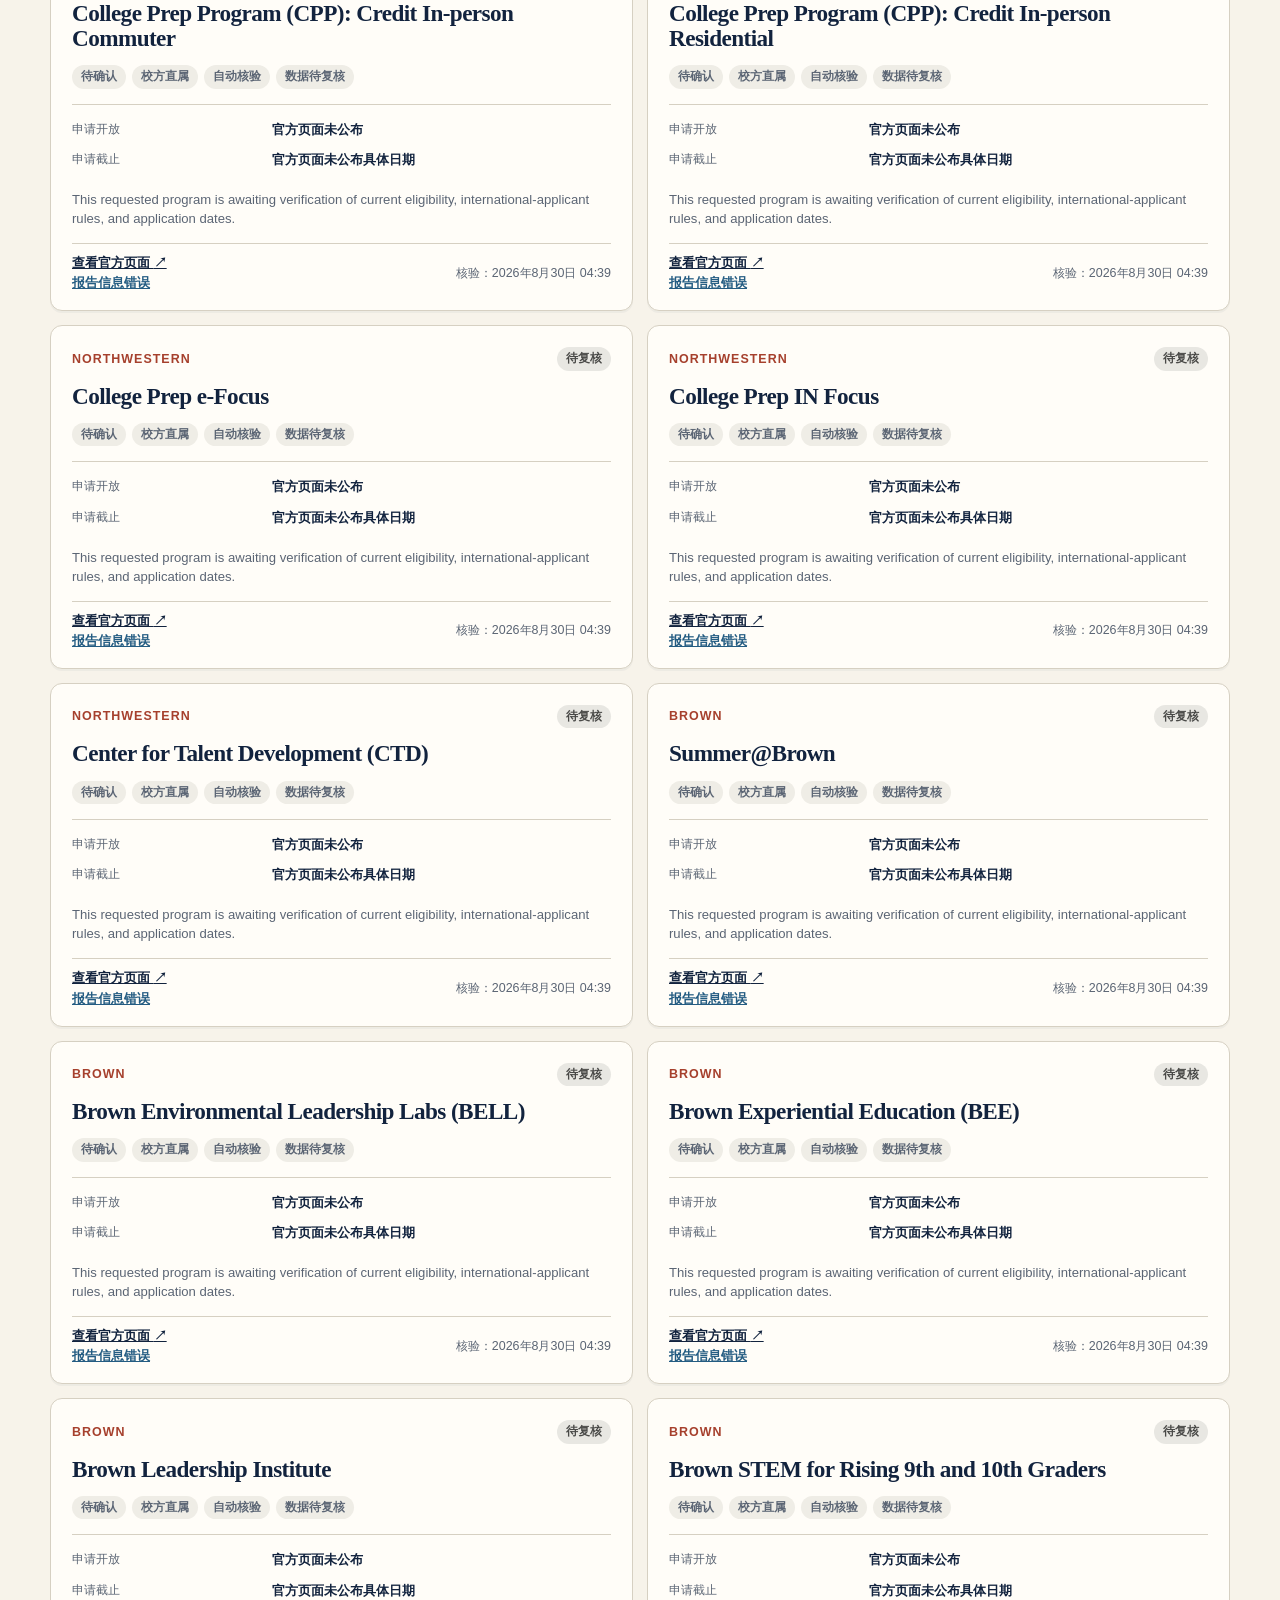
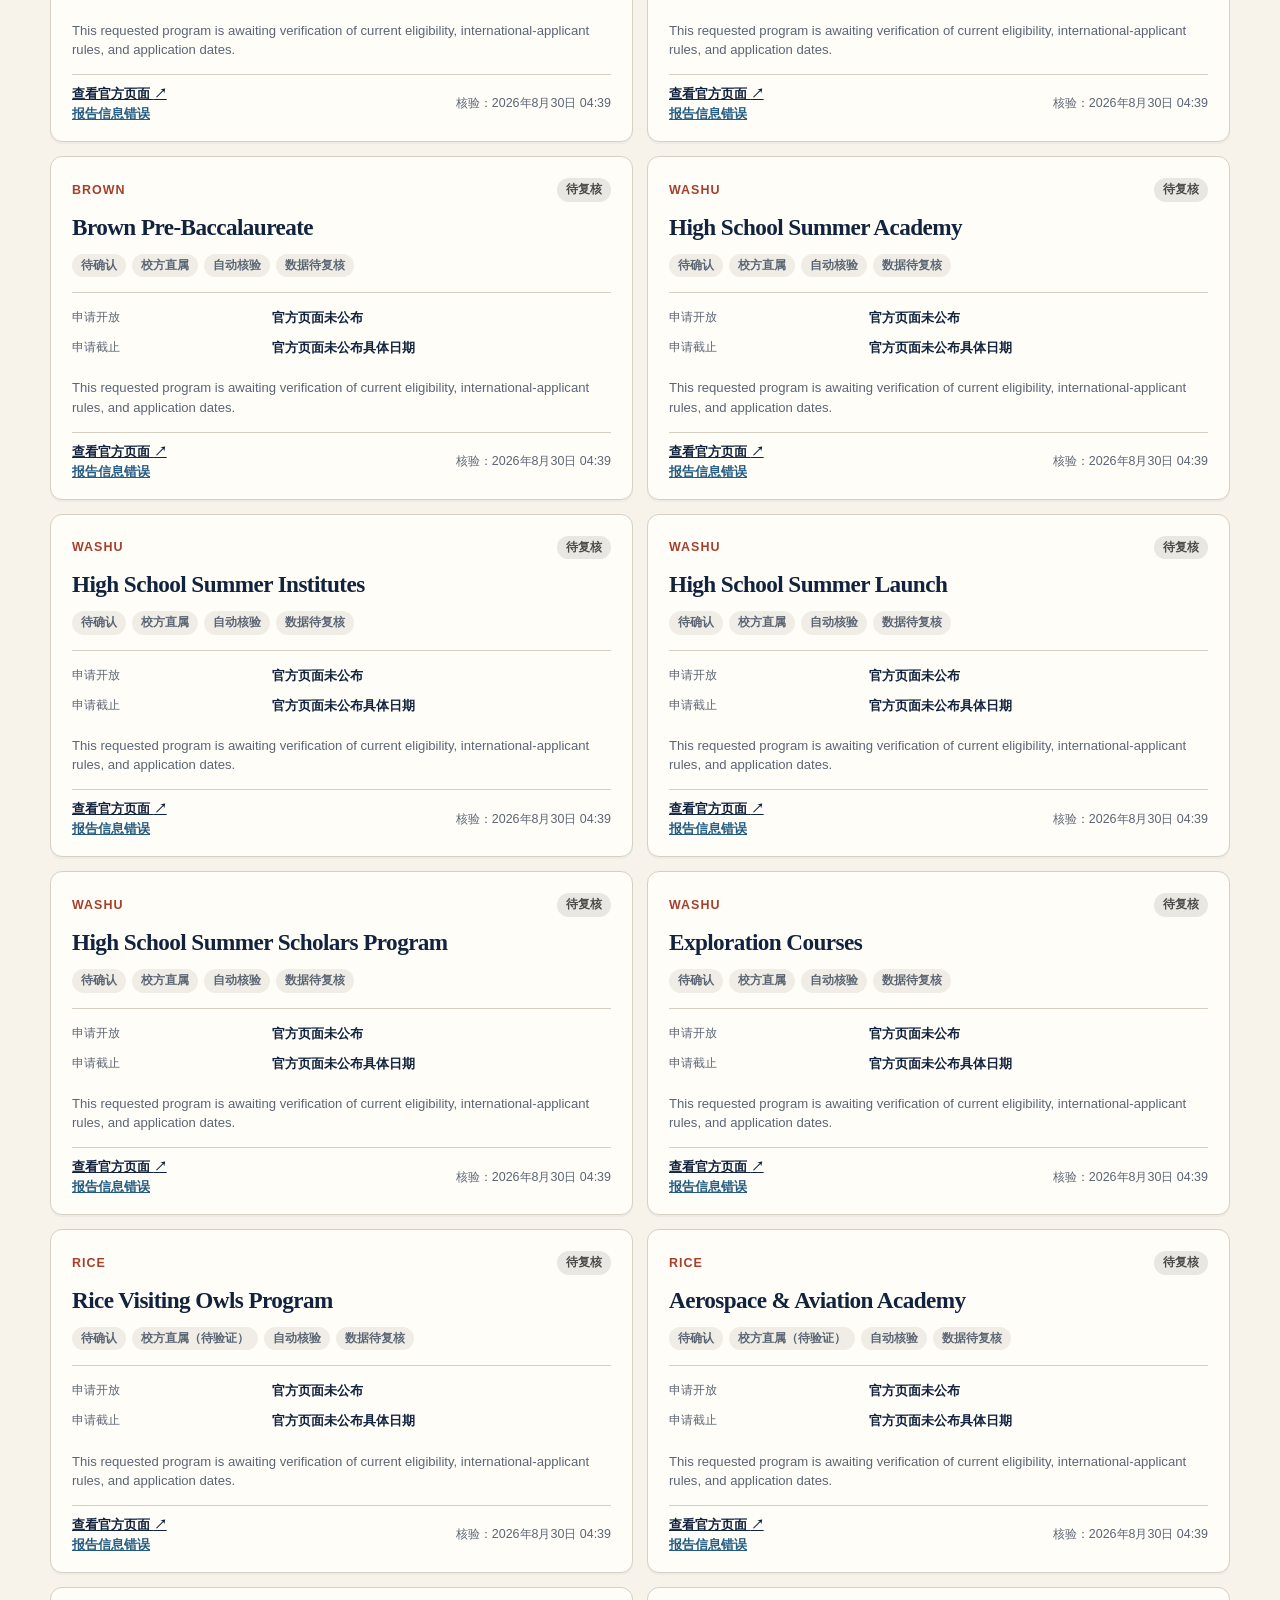
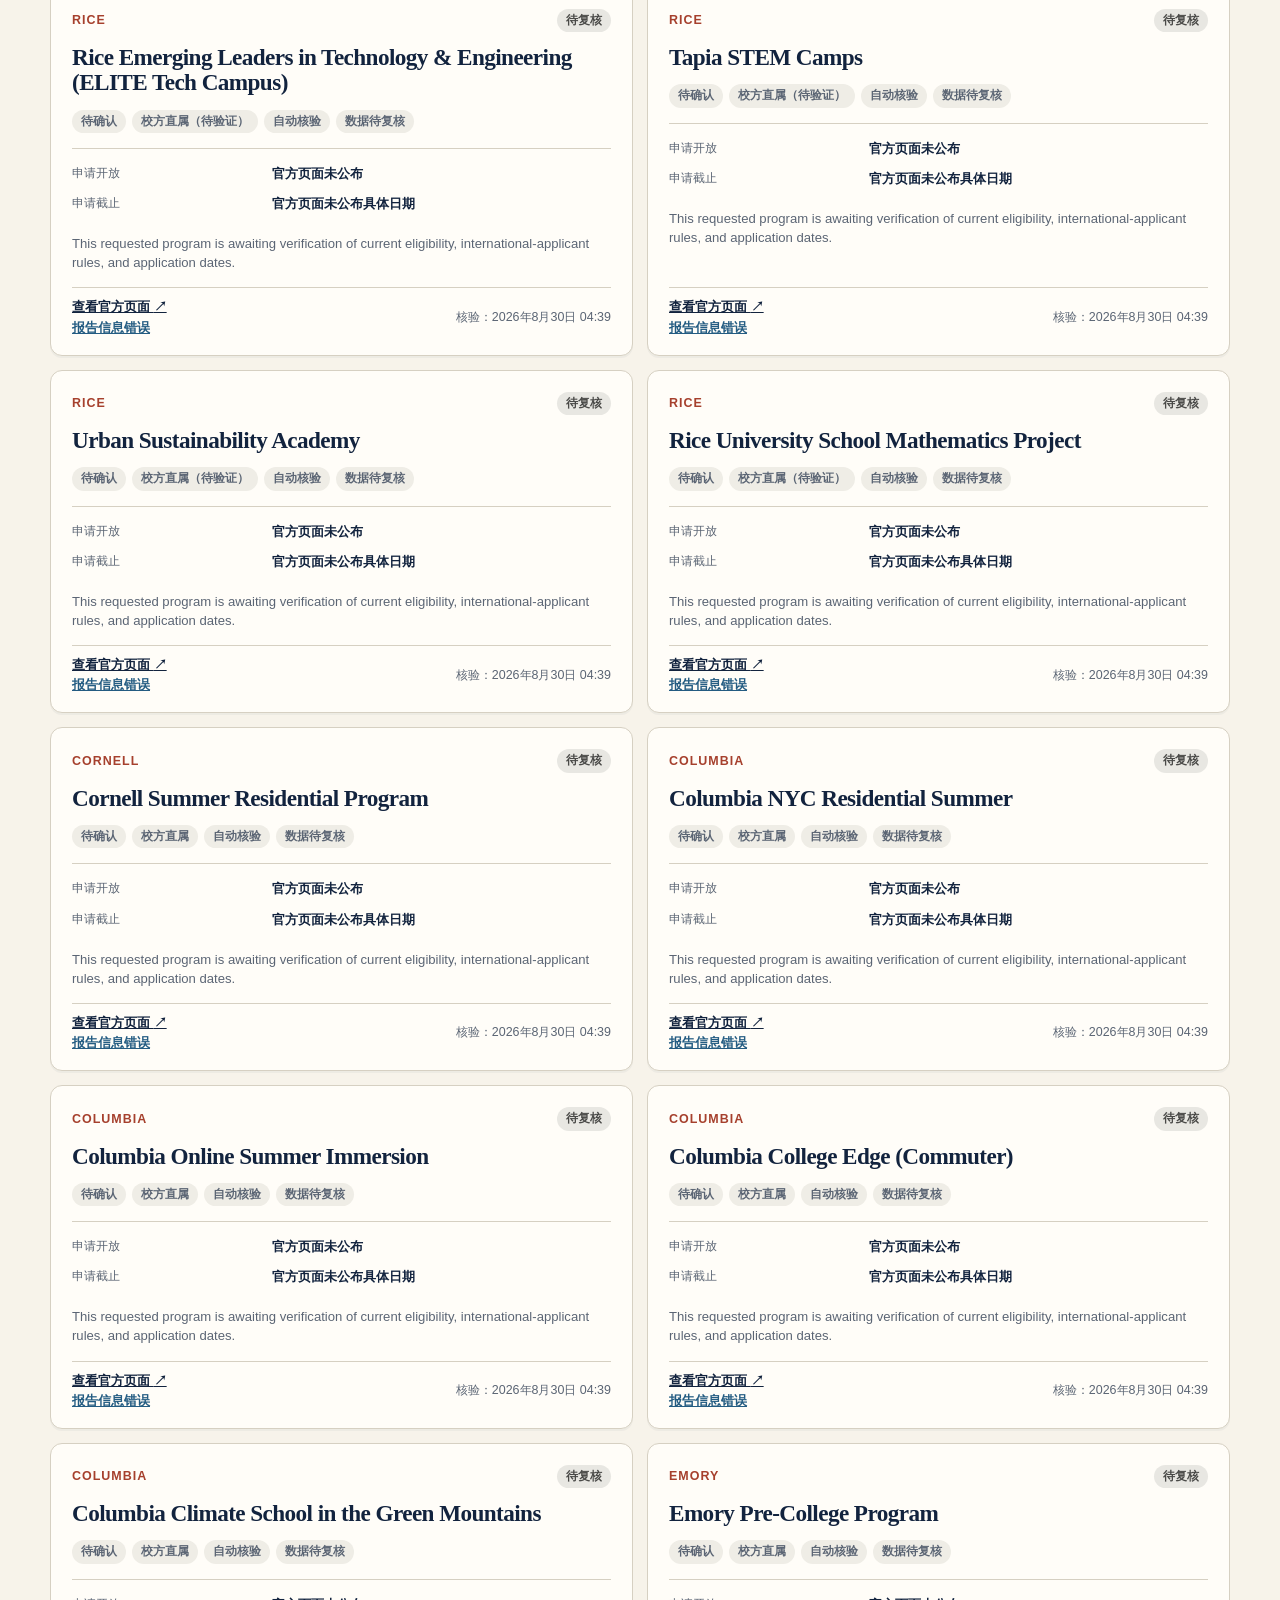
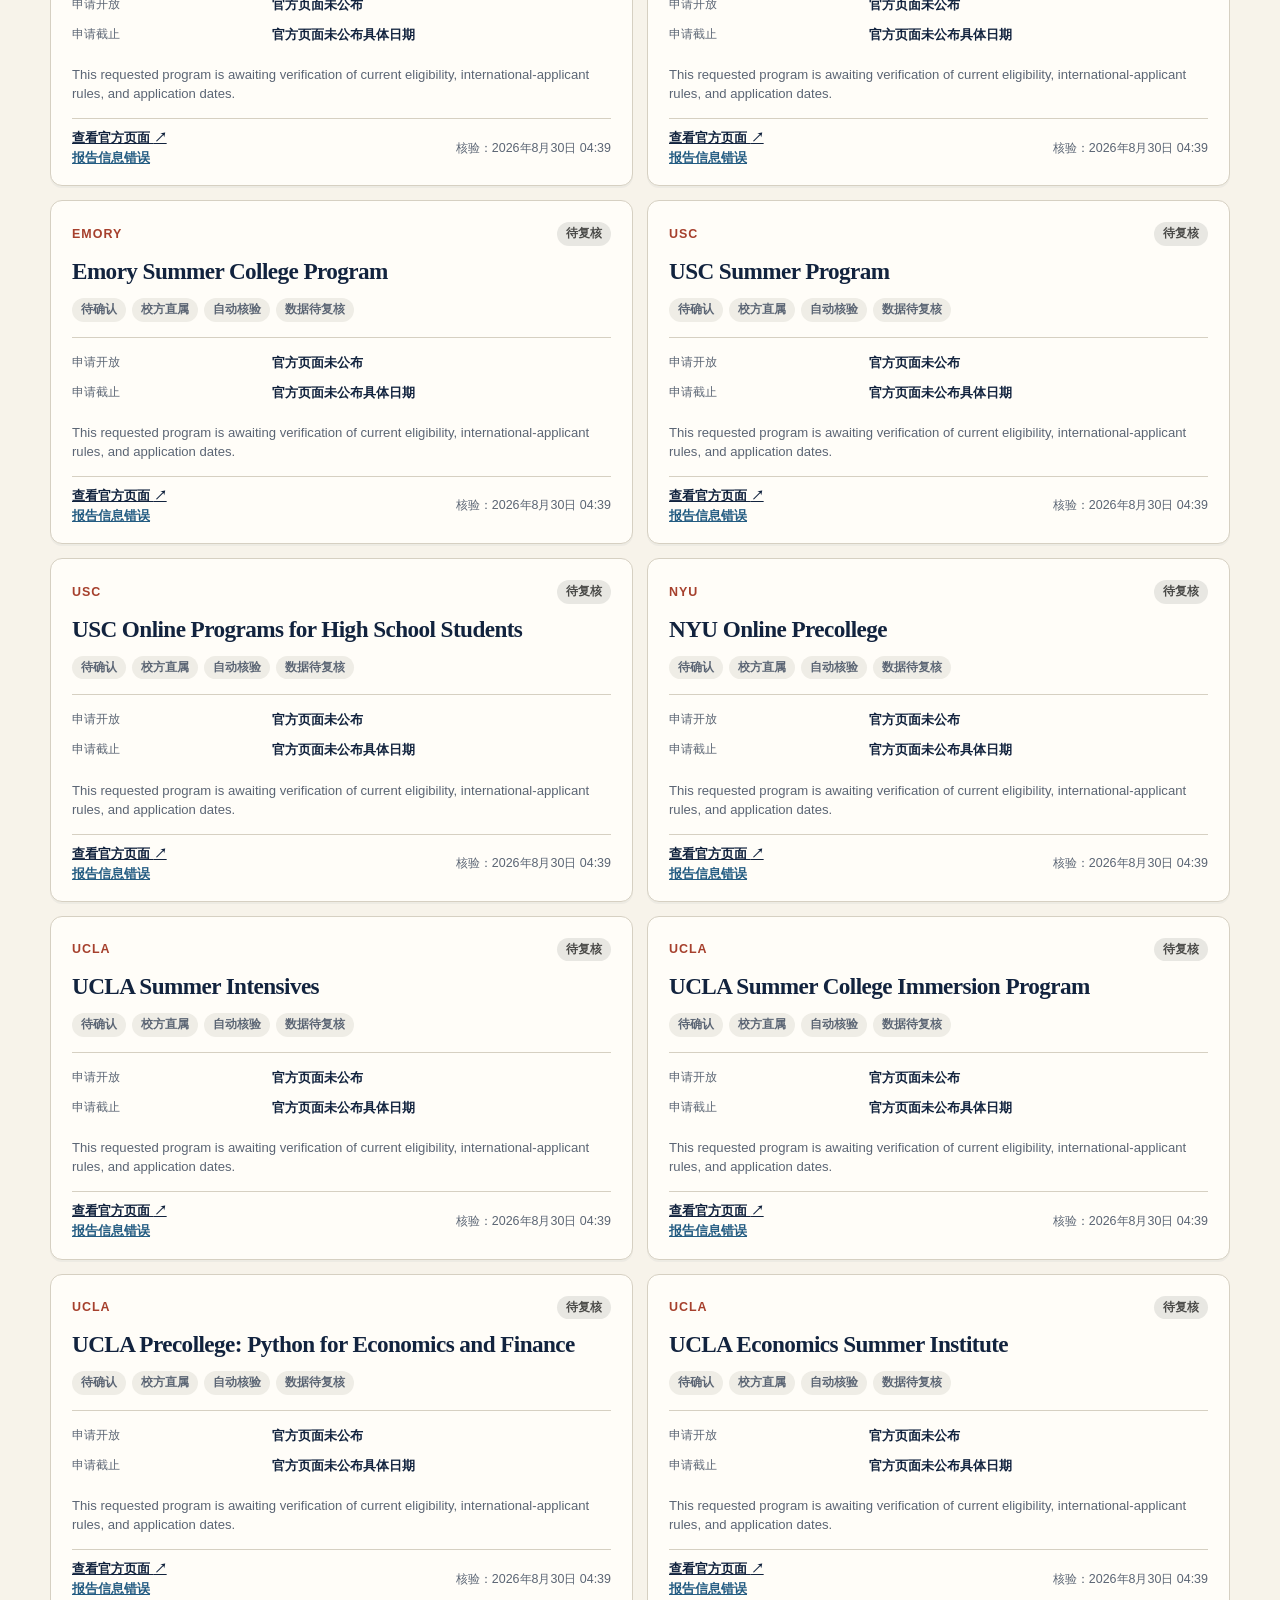
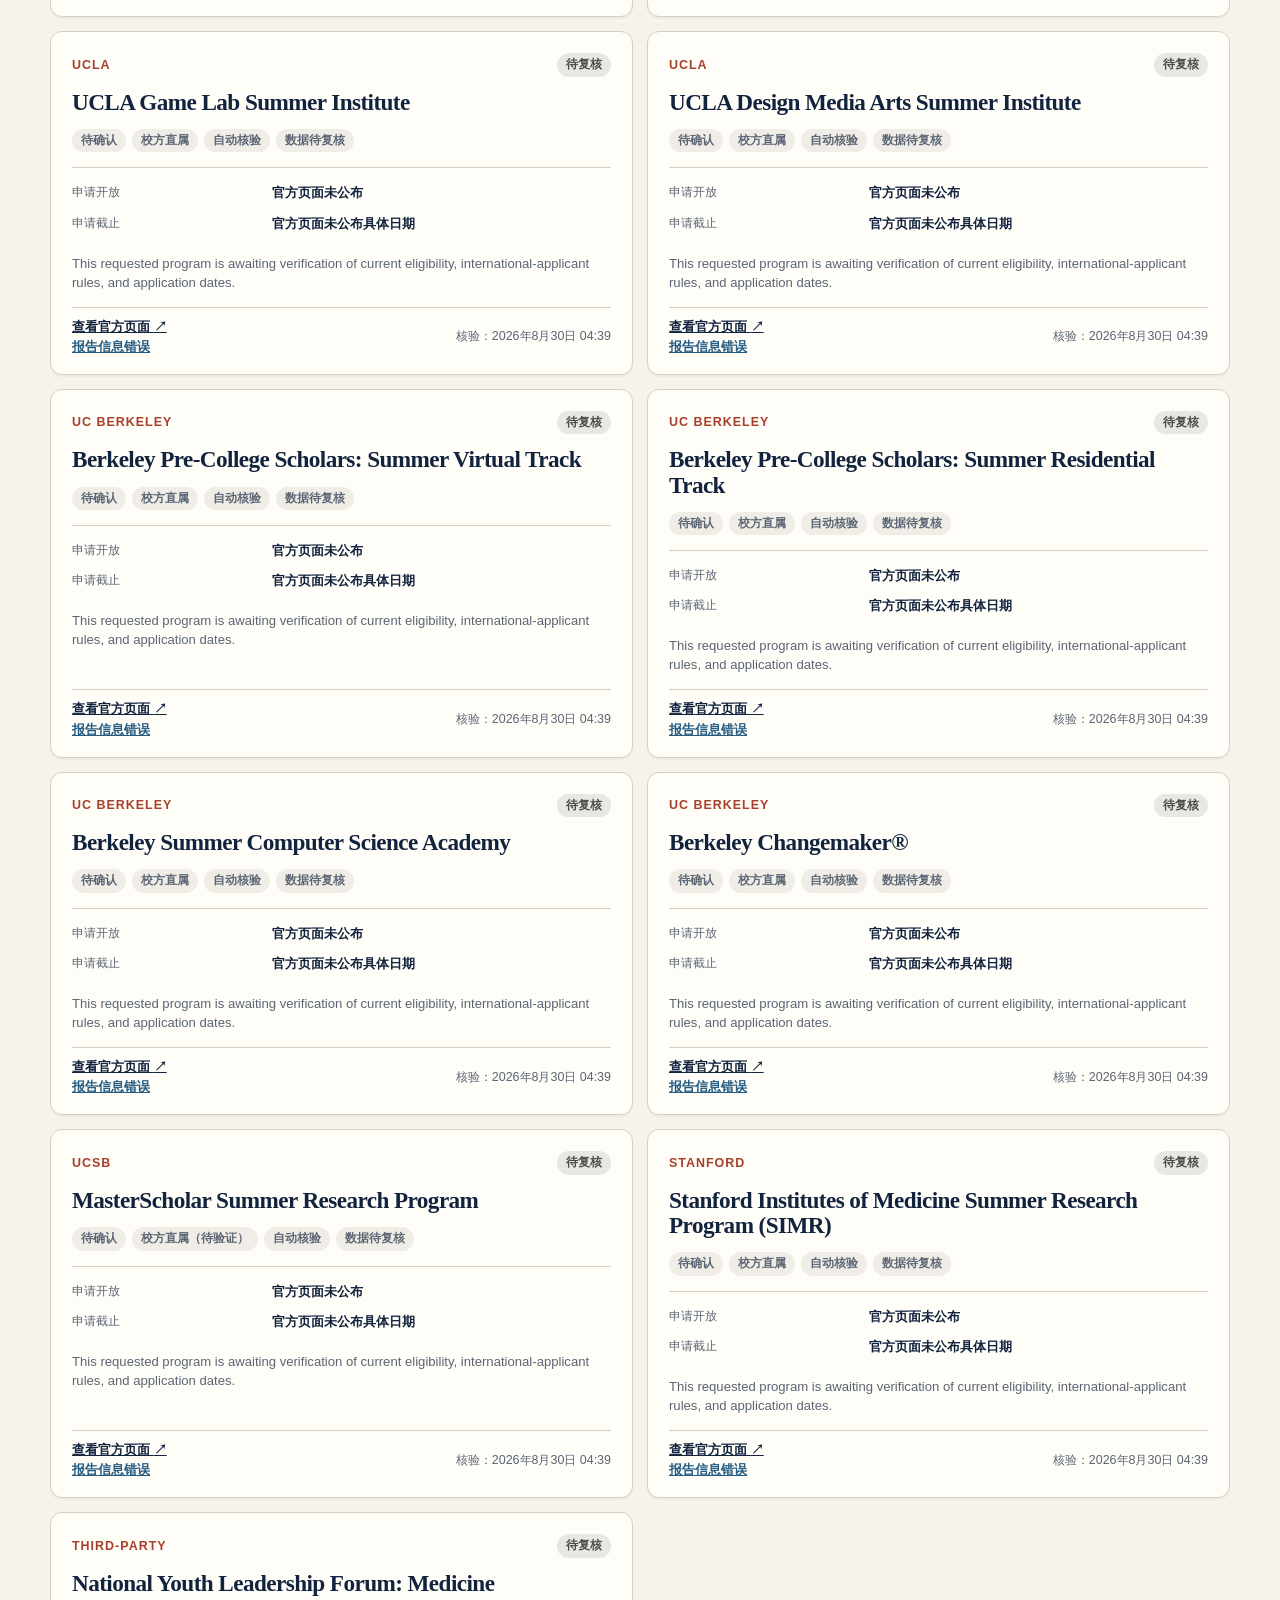
==== commit 091d692a: "fix: protect verified program dates" ====
--- a/index.html
+++ b/index.html
@@ -84,7 +84,10 @@
         <dl class="dates"></dl>
         <p class="eligibility-note"></p>
         <div class="card-footer">
-          <a class="source-link" target="_blank" rel="noreferrer">查看官方页面 <span aria-hidden="true">↗</span></a>
+          <div class="card-links">
+            <a class="source-link" target="_blank" rel="noreferrer">查看官方页面 <span aria-hidden="true">↗</span></a>
+            <a class="correction-link" target="_blank" rel="noreferrer">报告信息错误</a>
+          </div>
           <p class="checked-at"></p>
         </div>
       </article>
@@ -92,4 +95,3 @@
     <script src="assets/app.js" defer></script>
   </body>
 </html>
-
--- a/assets/styles.css
+++ b/assets/styles.css
@@ -44,9 +44,8 @@
 .status-open { color: #164a36; background: #deeee6; }.status-upcoming { color: #194d70; background: #dfedf6; }.status-rolling { color: #725015; background: #f6ebd5; }.status-closed { color: #6d3431; background: #f4e1dc; }.status-unknown { color: #494947; background: #e8e7e2; }
 .tags { display: flex; flex-wrap: wrap; gap: 6px; margin-bottom: 15px; }.tag { color: var(--muted); background: #efede6; }
 .dates { border-top: 1px solid var(--line); margin: 0; padding-top: 10px; font-family: Arial, sans-serif; }.dates div { display: grid; grid-template-columns: minmax(95px, .72fr) 1.28fr; gap: 10px; padding: 5px 0; }.dates dt { color: var(--muted); font-size: .76rem; }.dates dd { margin: 0; font-size: .84rem; font-weight: 700; }.dates .raw { display: block; margin-top: 2px; color: var(--muted); font-size: .73rem; font-weight: 400; }
-.eligibility-note { color: var(--muted); margin: 15px 0; font: .82rem/1.45 Arial, sans-serif; }.card-footer { margin-top: auto; padding-top: 12px; border-top: 1px solid var(--line); }.source-link { color: var(--ink); font: 700 .82rem/1 Arial, sans-serif; }.checked-at { margin: 0; text-align: right; max-width: 160px; }
+.eligibility-note { color: var(--muted); margin: 15px 0; font: .82rem/1.45 Arial, sans-serif; }.card-footer { margin-top: auto; padding-top: 12px; border-top: 1px solid var(--line); }.card-links { display: grid; gap: 7px; }.source-link, .correction-link { color: var(--ink); font: 700 .82rem/1 Arial, sans-serif; }.correction-link { color: var(--blue); }.checked-at { margin: 0; text-align: right; max-width: 160px; }
 .notice { margin-top: 36px; border-top: 1px solid var(--line); padding-top: 18px; color: var(--muted); font-family: Arial, sans-serif; }.notice h2 { color: var(--ink); font: 700 .9rem/1 Arial, sans-serif; }.notice p { max-width: 800px; font-size: .84rem; }
 .empty { grid-column: 1 / -1; padding: 30px; text-align: center; border: 1px dashed var(--line); color: var(--muted); font-family: Arial, sans-serif; }
 @media (max-width: 850px) { .controls { grid-template-columns: repeat(2, 1fr); }.controls label:first-child { grid-column: 1 / -1; }.heading-row { align-items: start; flex-direction: column; }.updated-at { max-width: none; text-align: left; }.program-list { grid-template-columns: 1fr; } }
 @media (max-width: 520px) { .page-shell { width: min(100% - 24px, 1180px); padding-top: 34px; }.controls { grid-template-columns: 1fr; }.controls label:first-child { grid-column: auto; }.list-heading { flex-direction: column; }.program-card { min-height: 0; padding: 18px; }.card-footer { align-items: end; }.dates div { grid-template-columns: 1fr; gap: 2px; }.checked-at { font-size: .68rem; } }
-
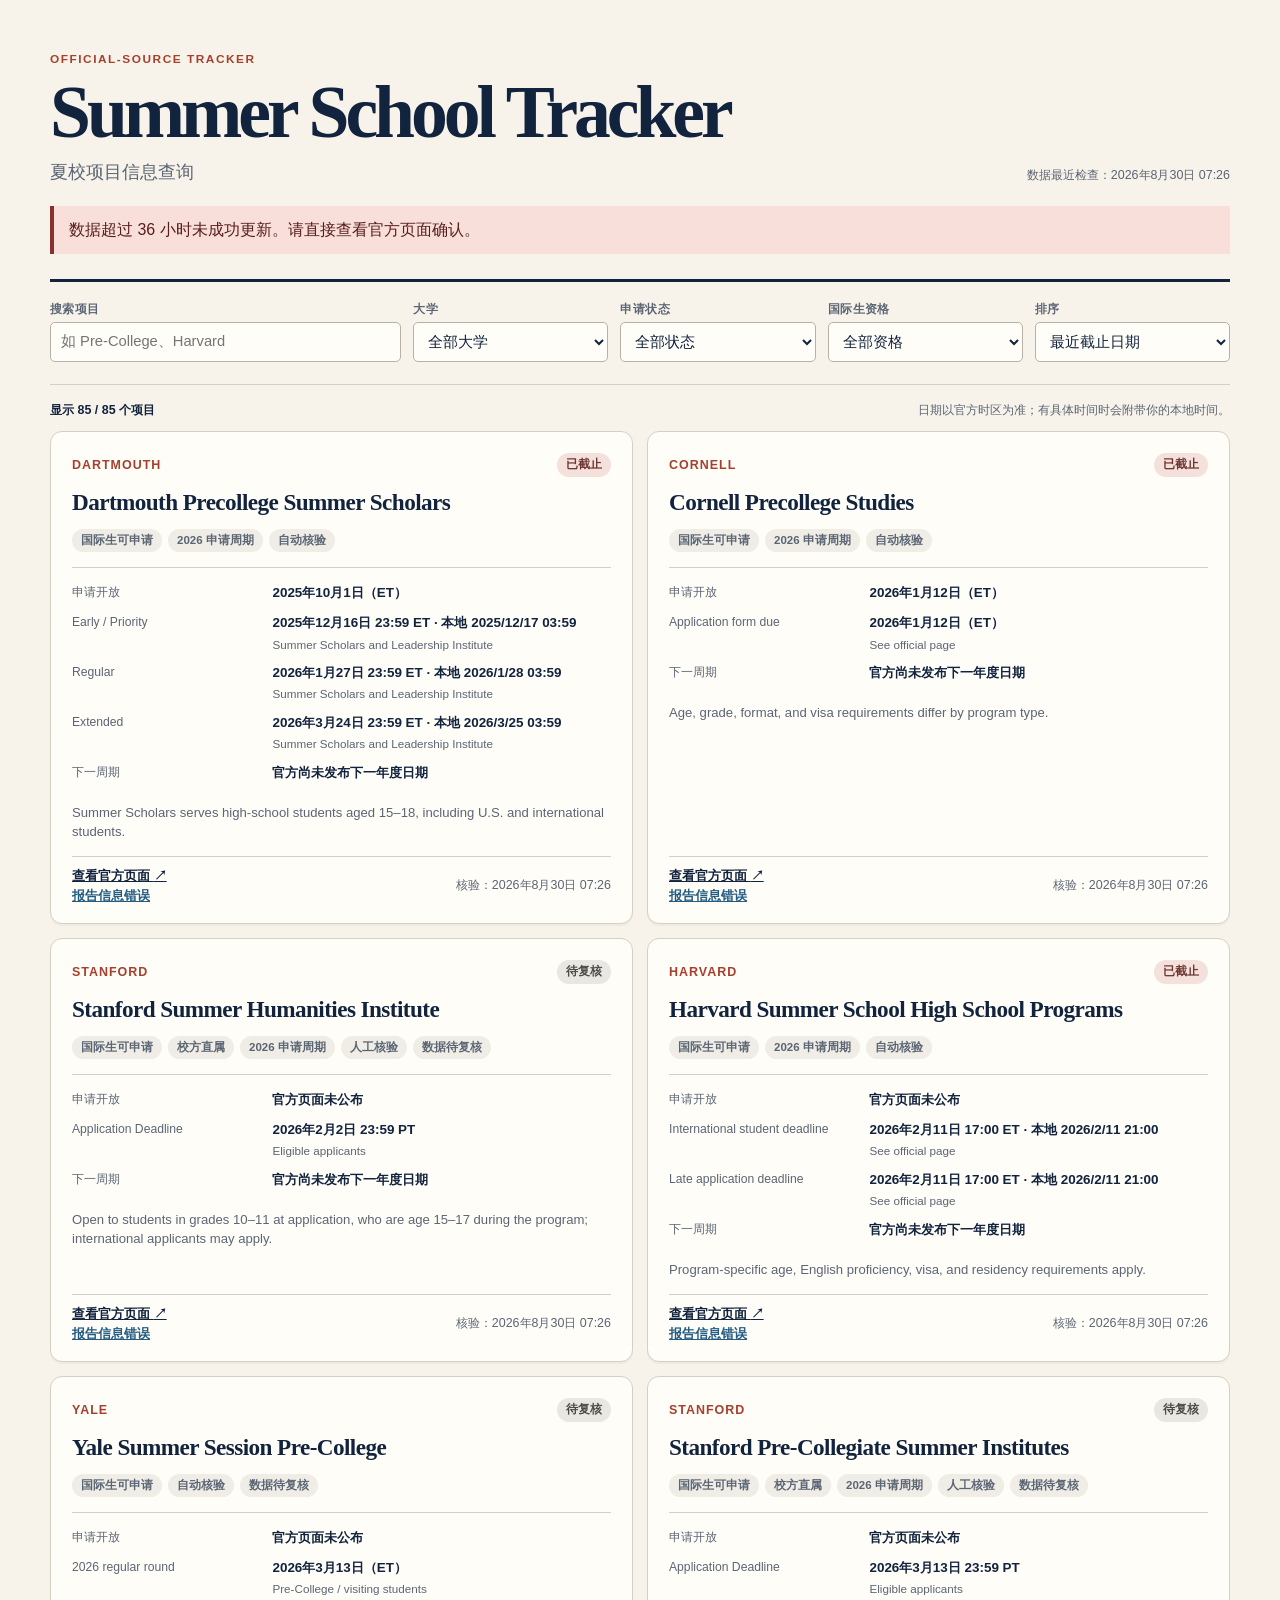
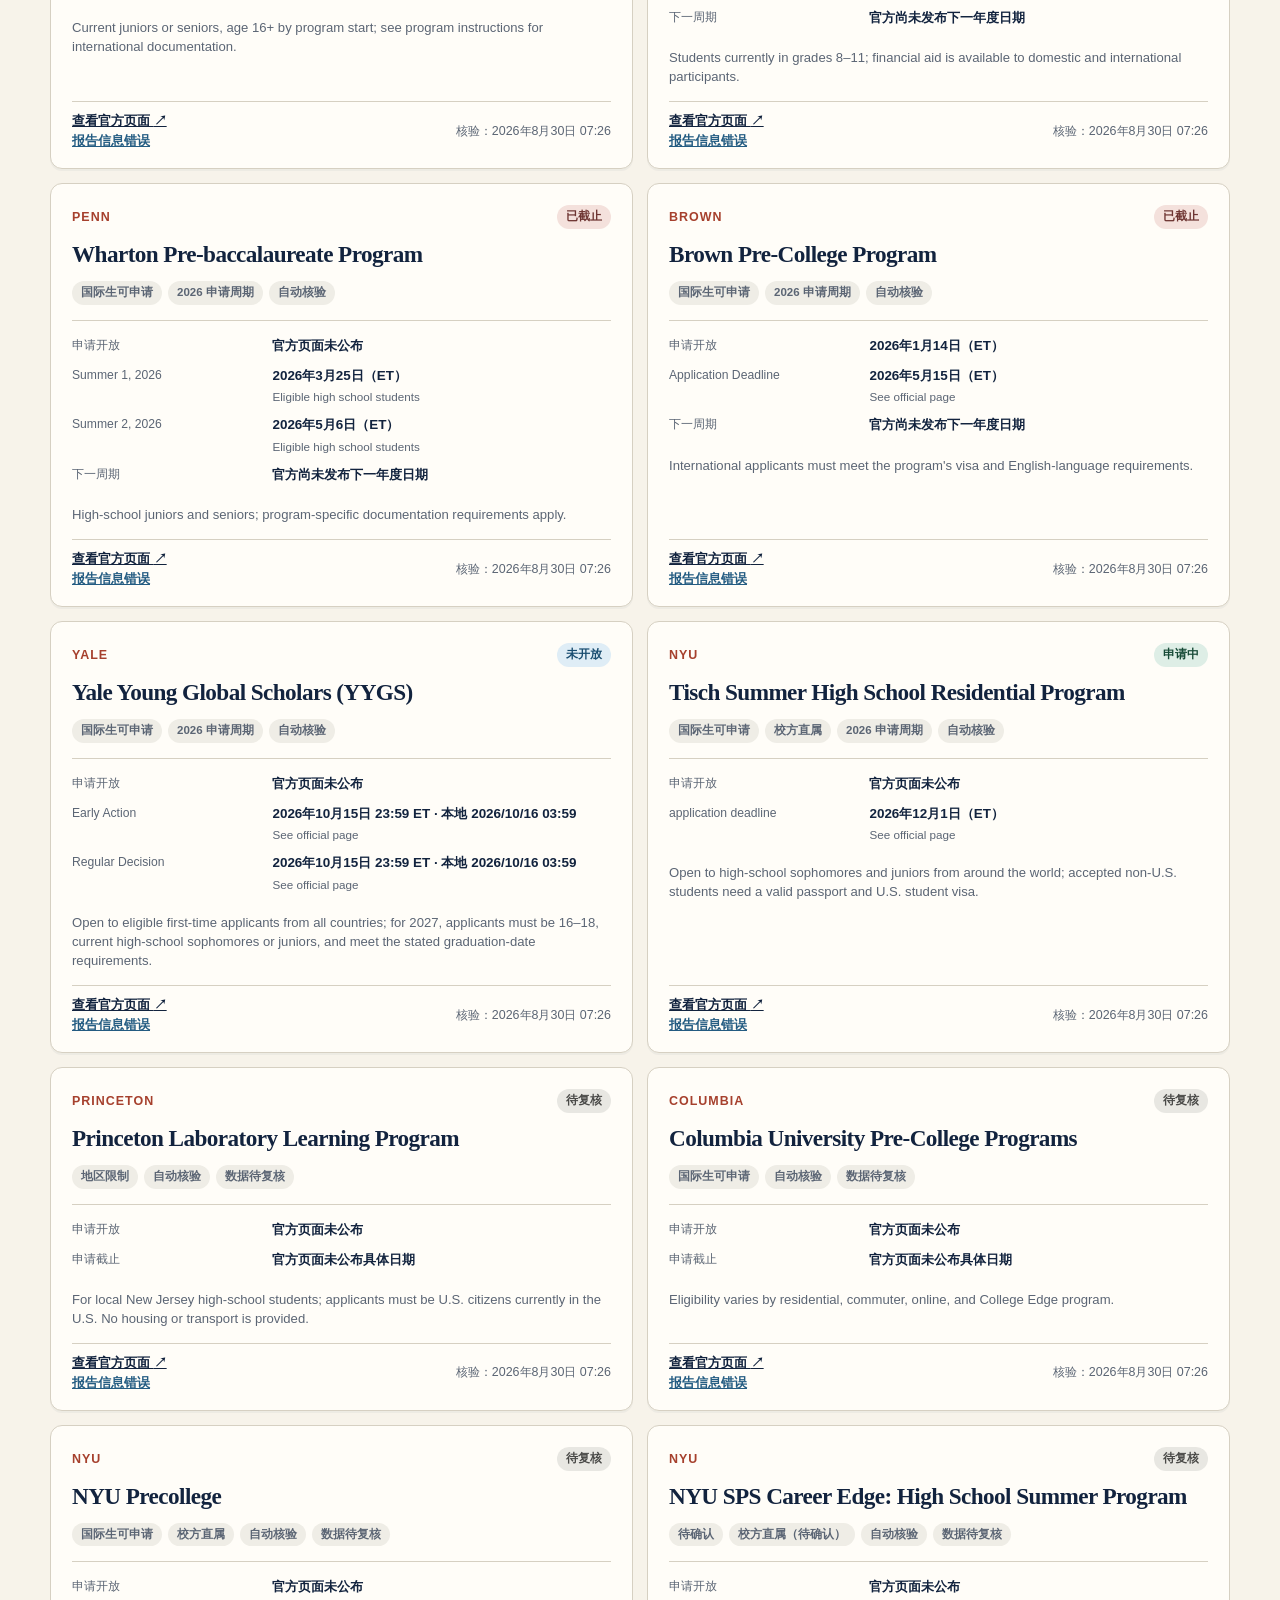
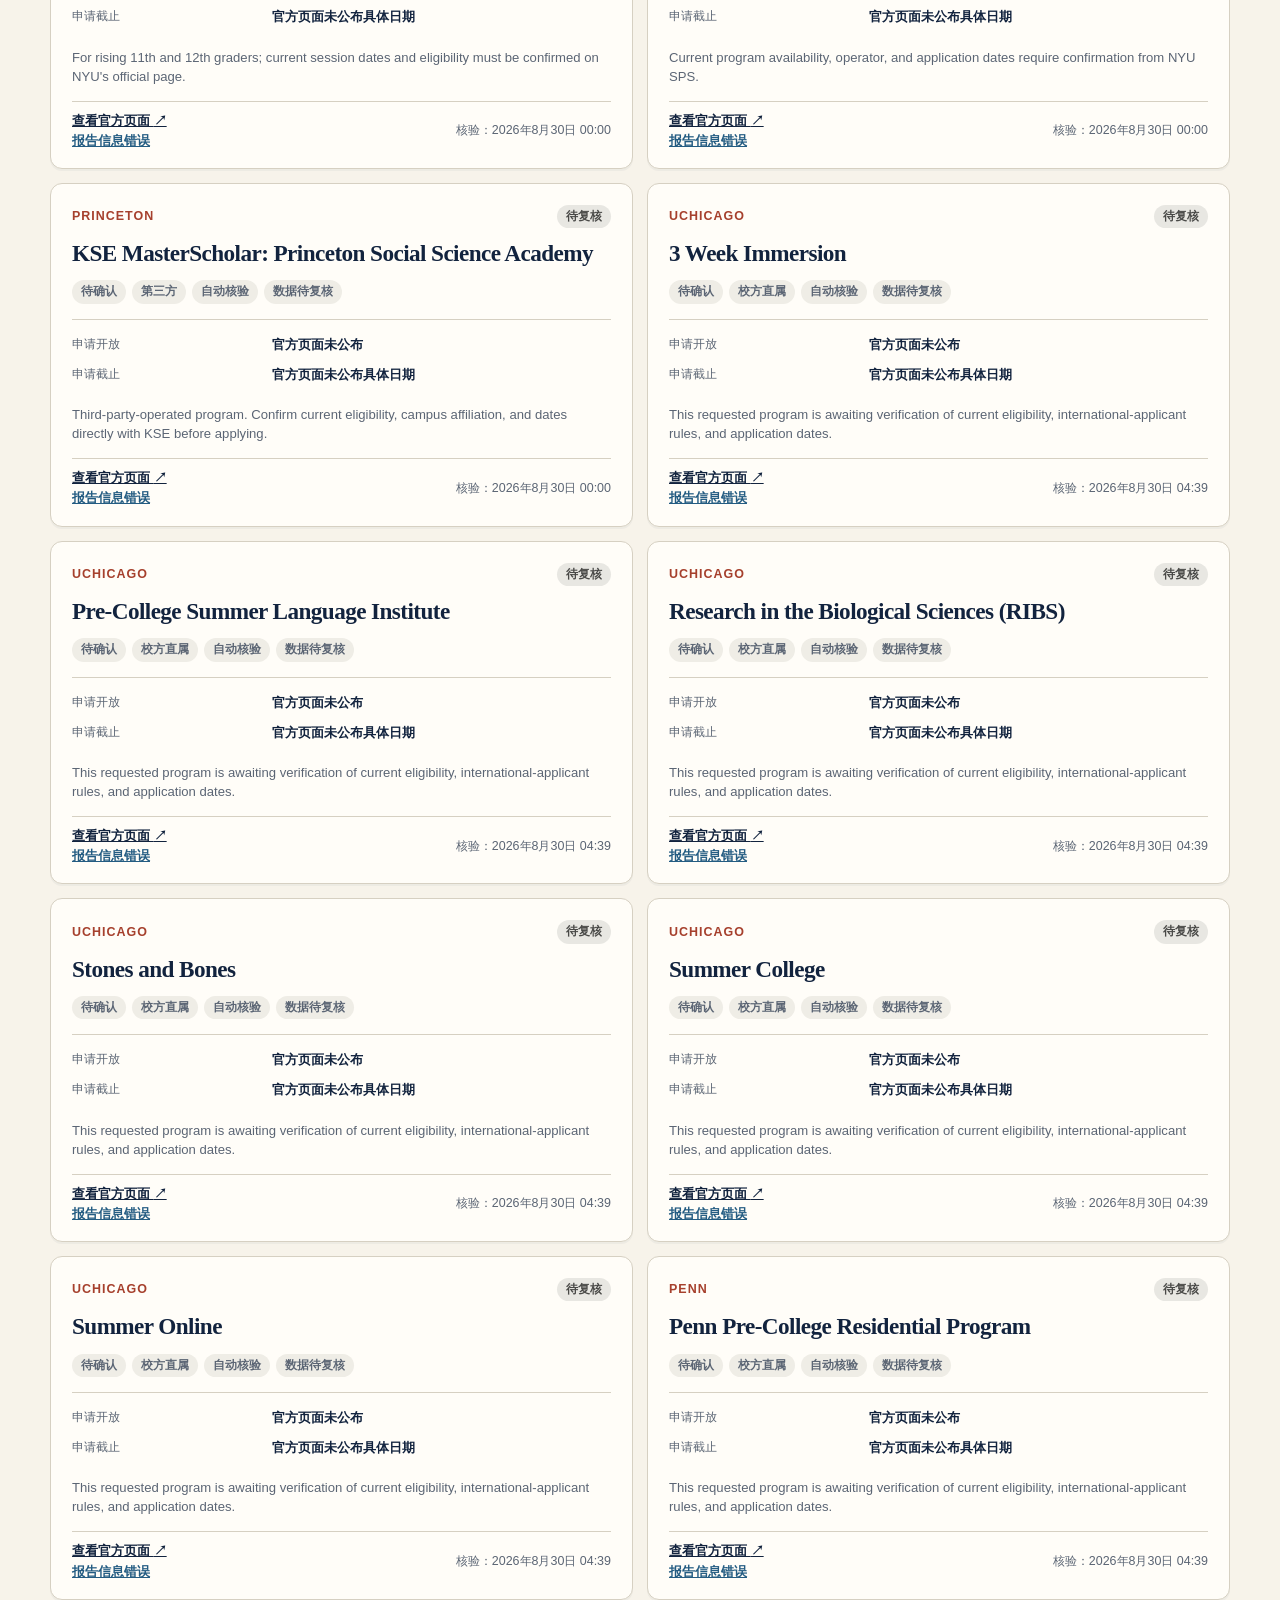
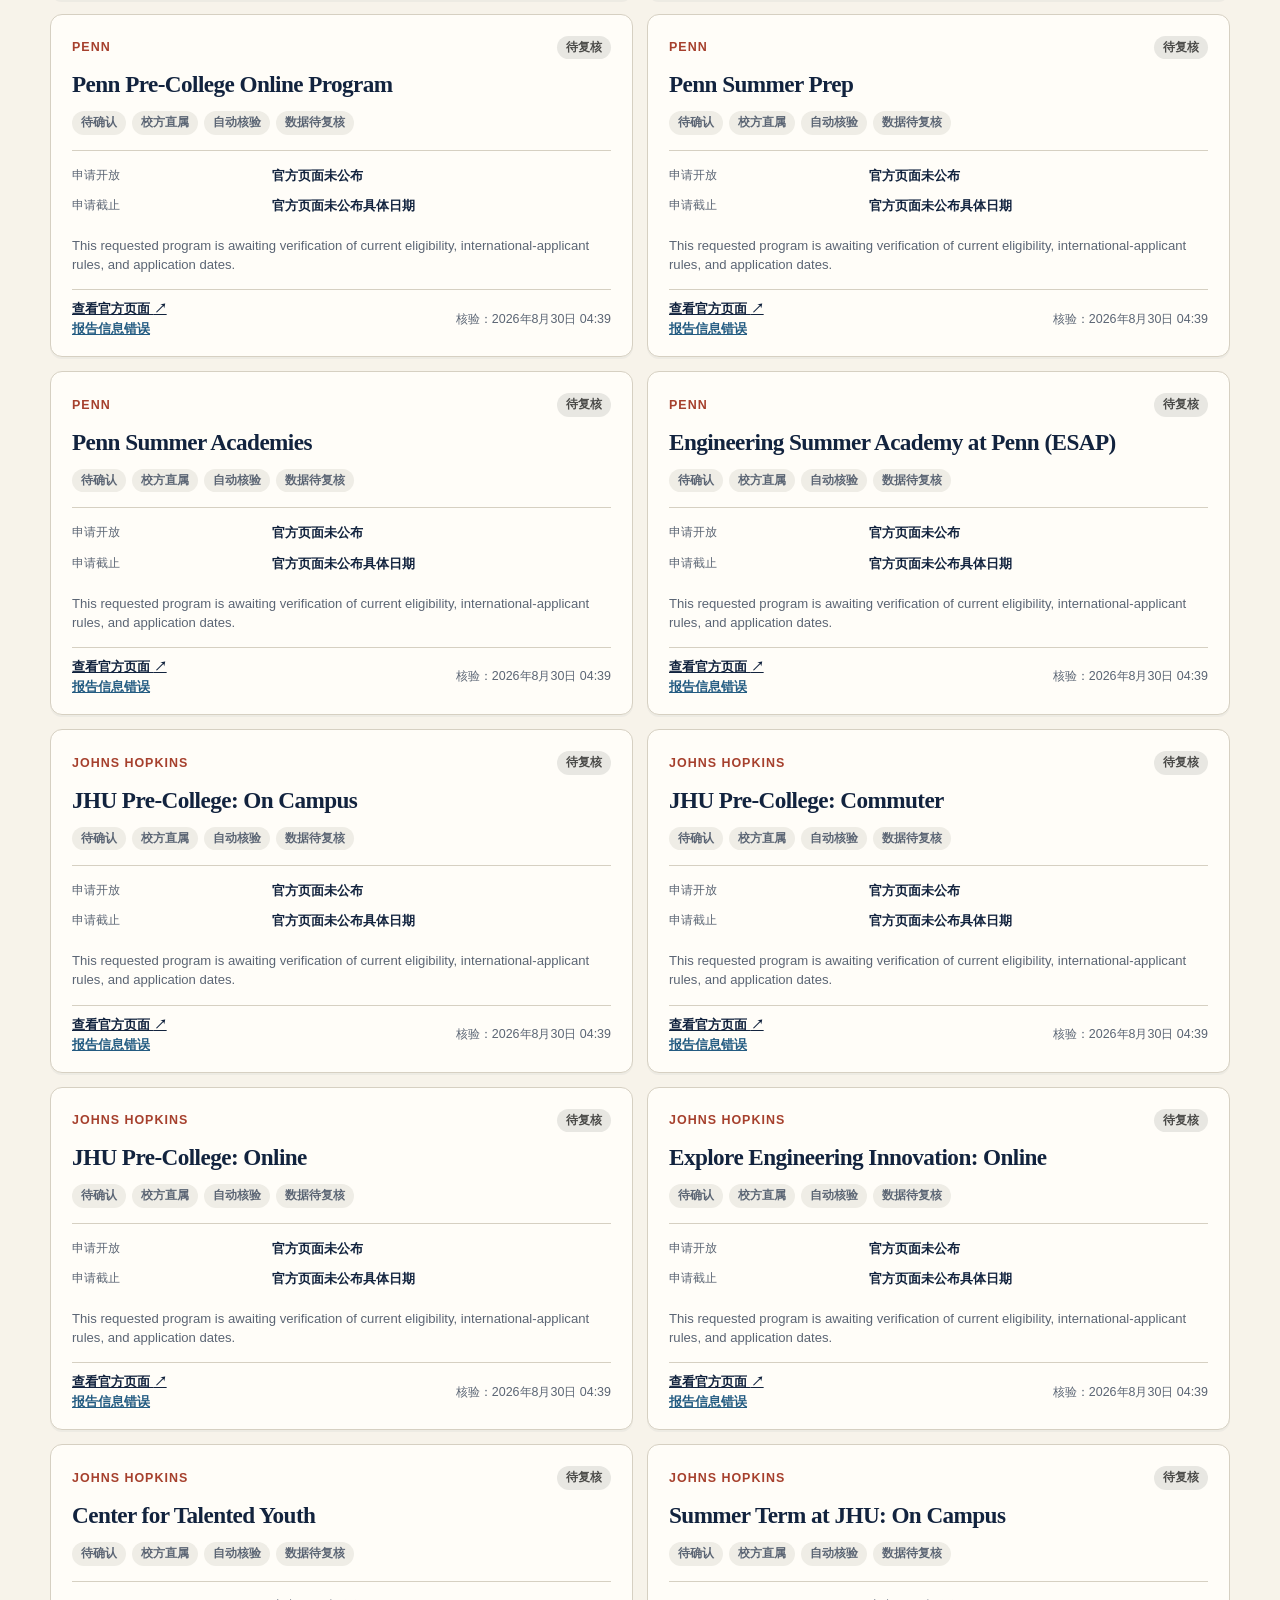
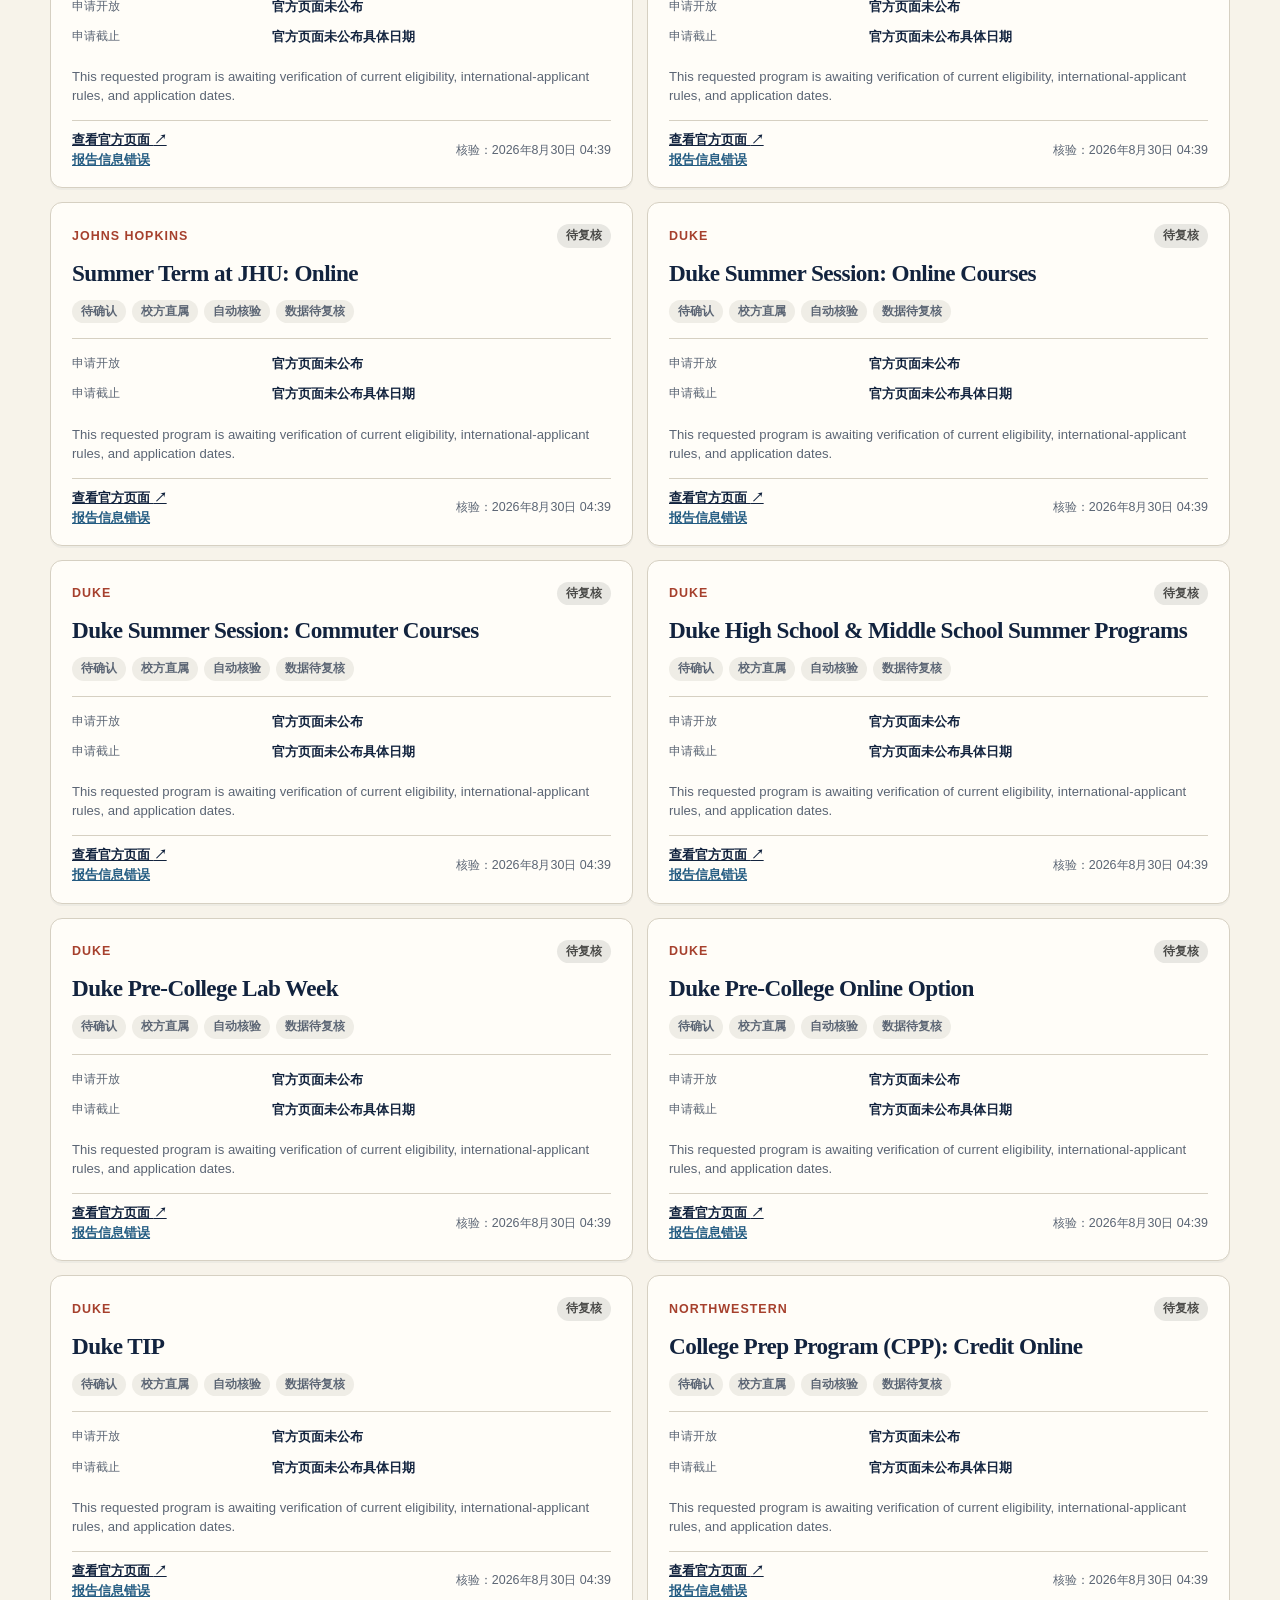
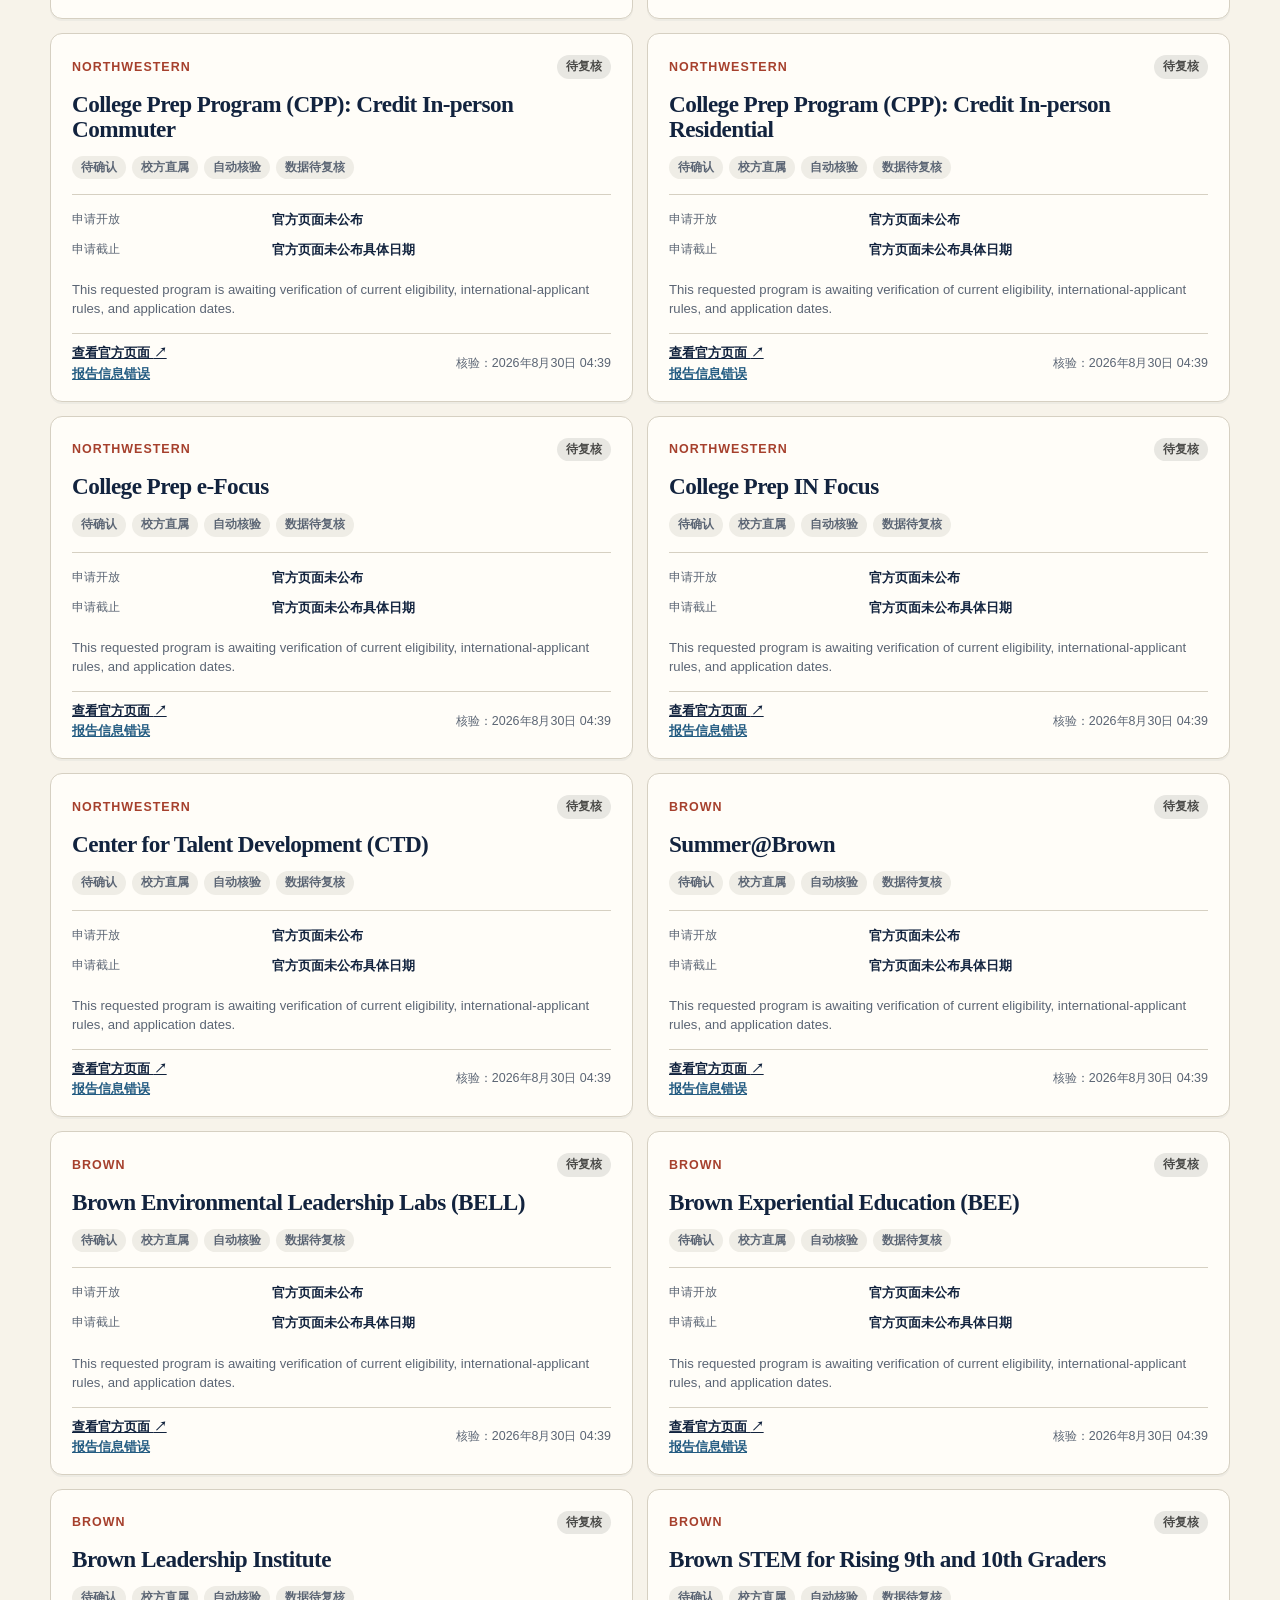
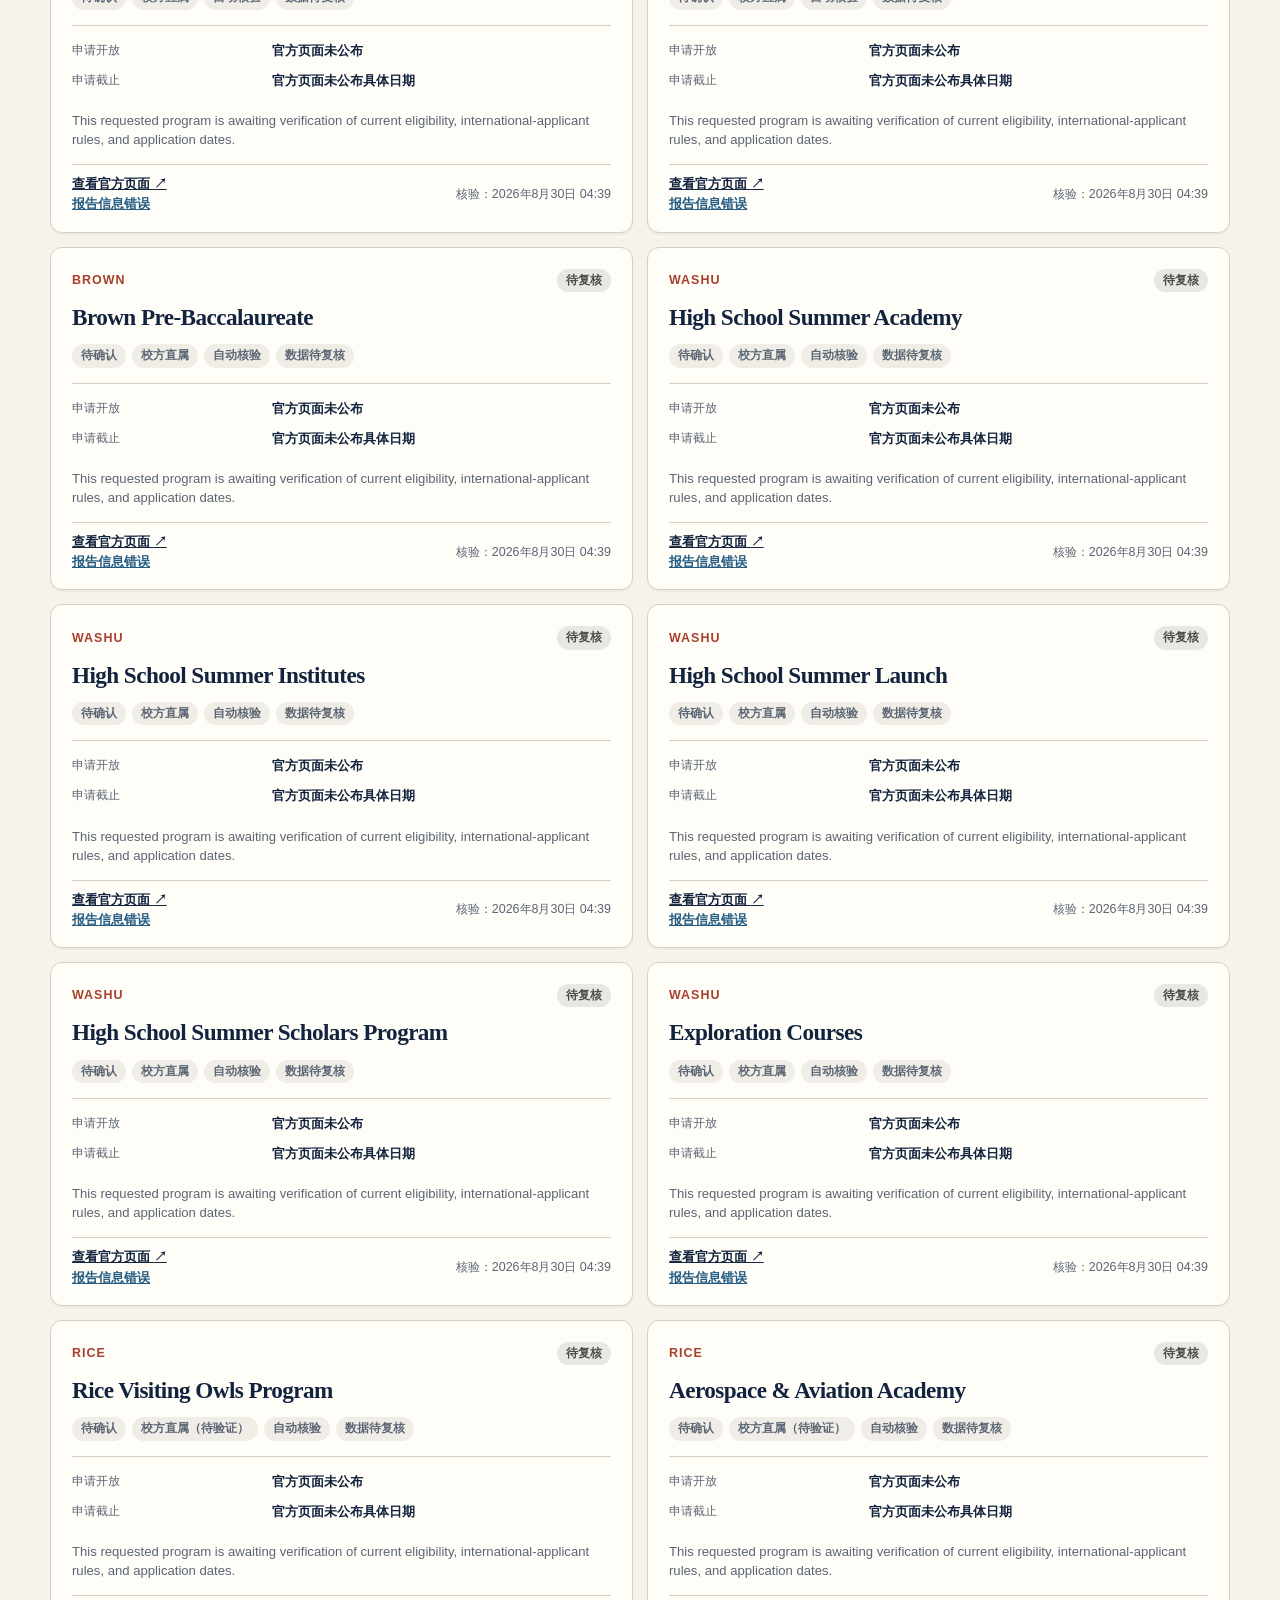
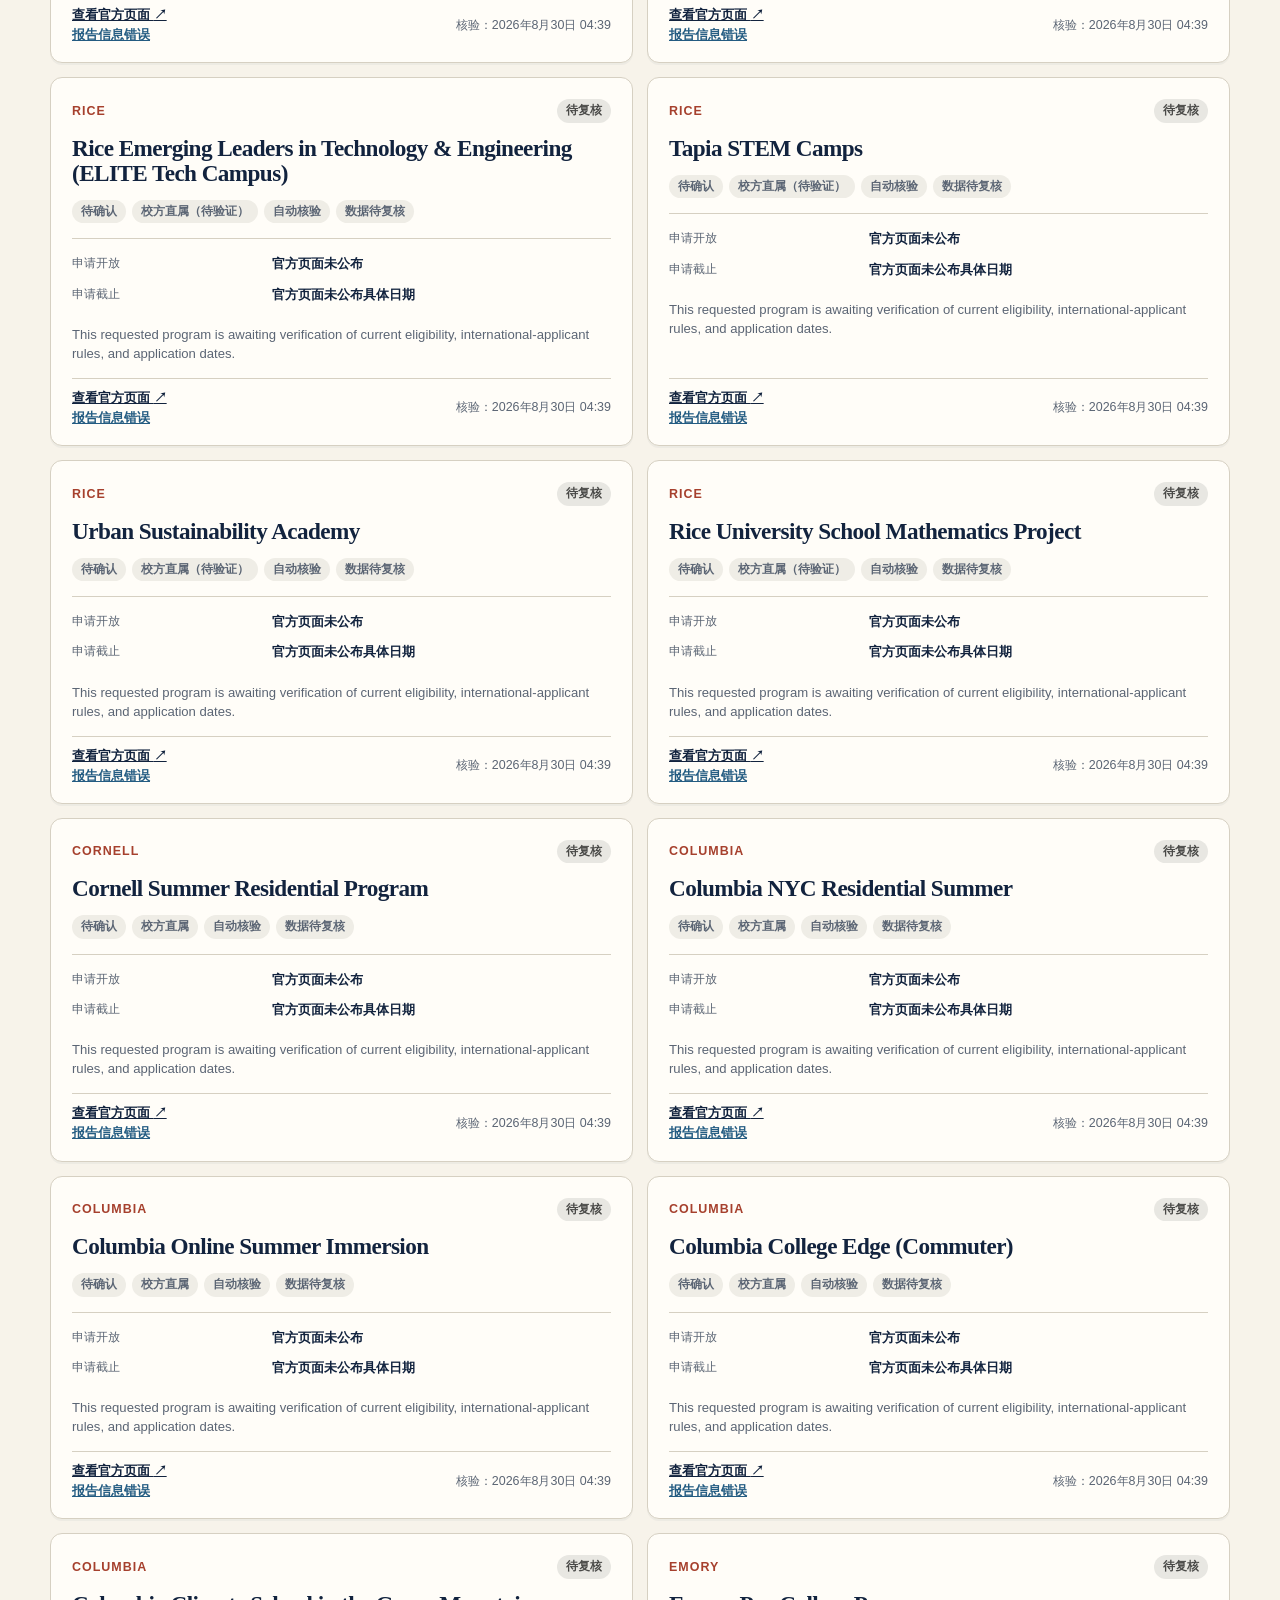
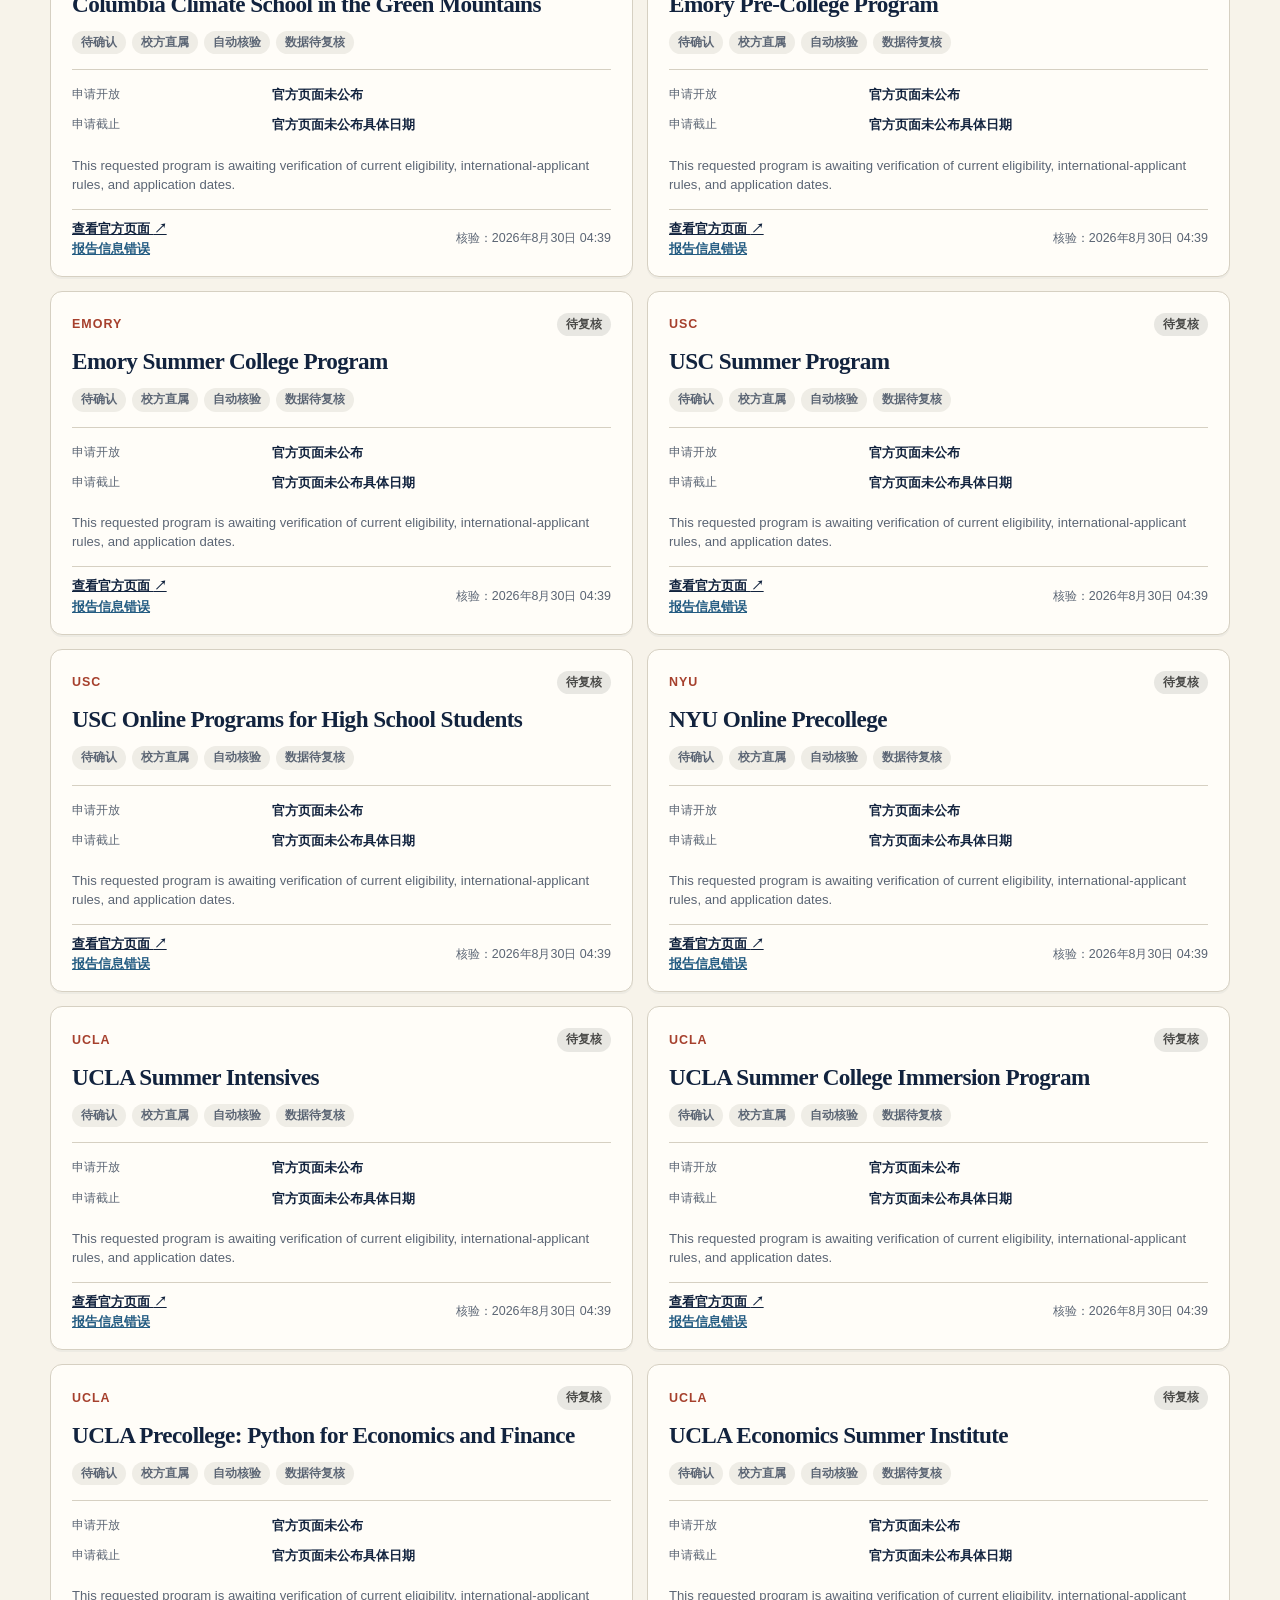
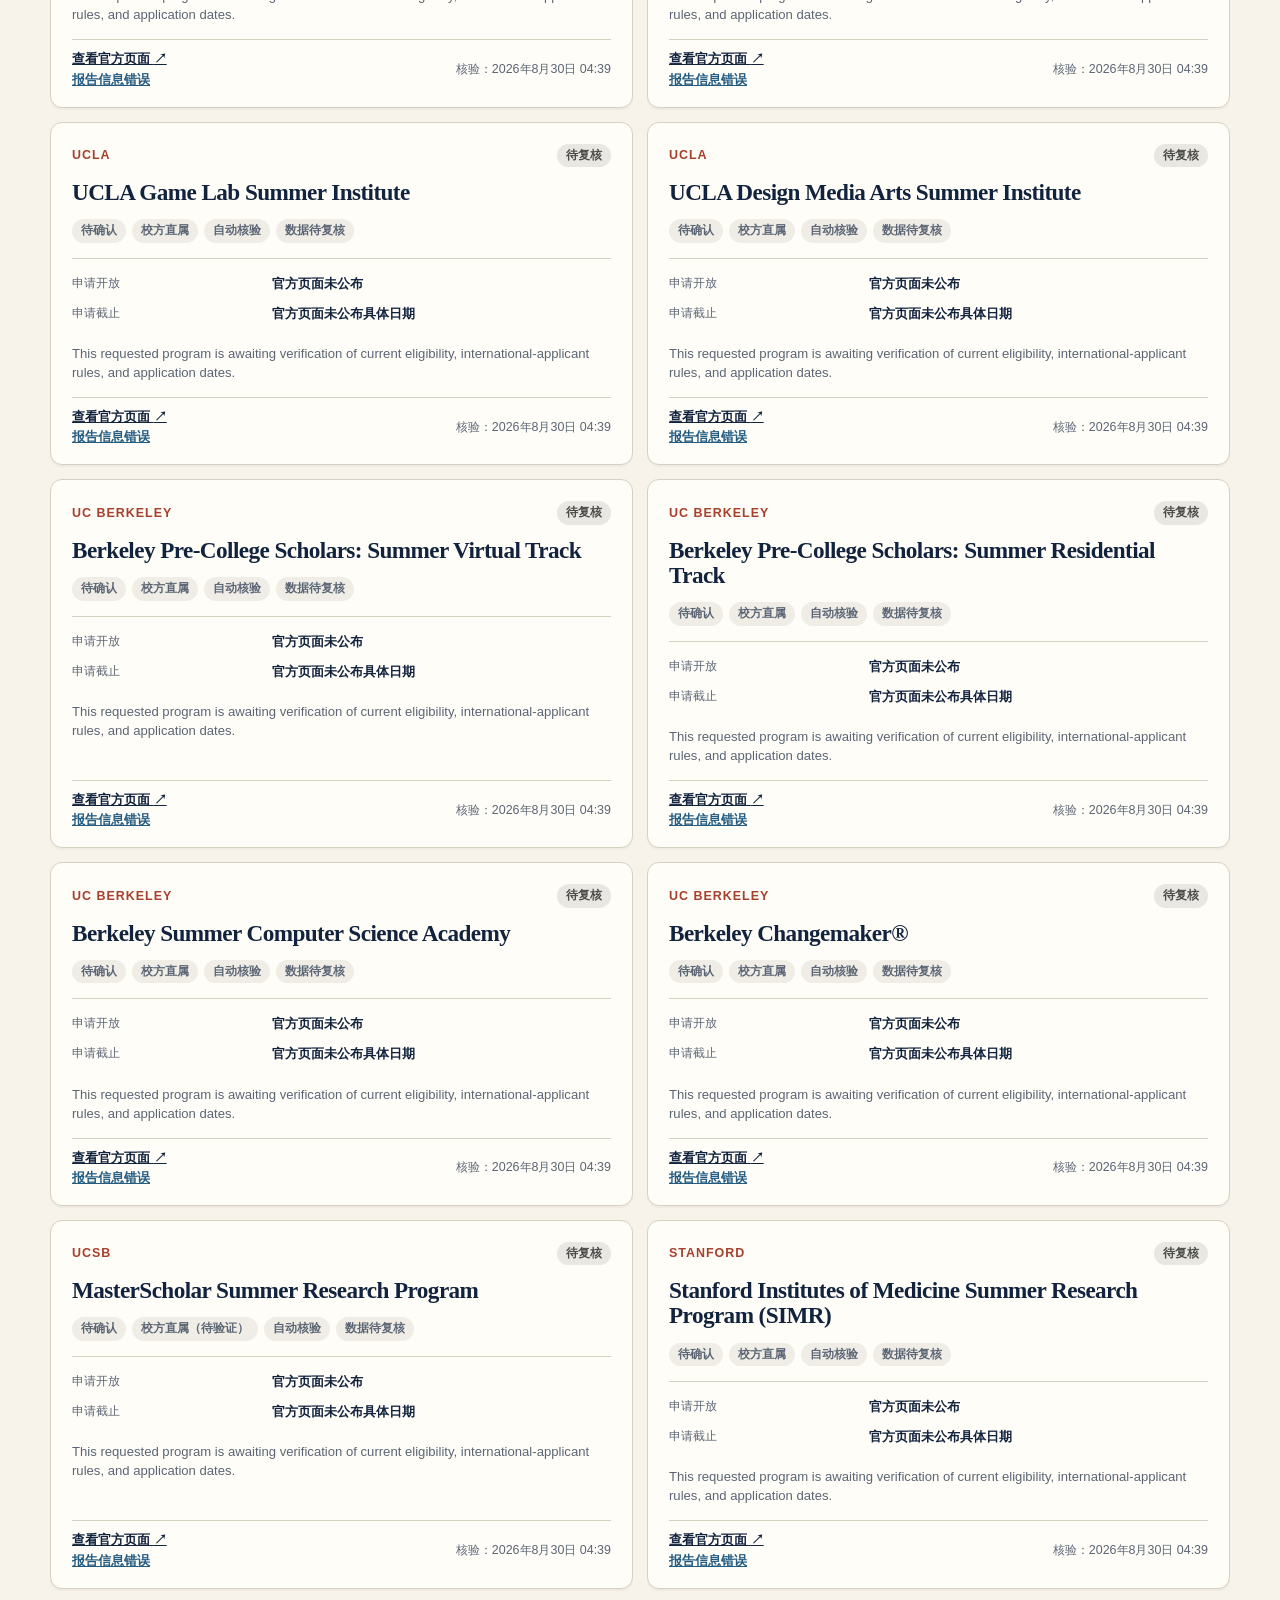
==== commit f5f5cc6a: "chore: update tracker title" ====
--- a/index.html
+++ b/index.html
@@ -4,7 +4,7 @@
     <meta charset="utf-8" />
     <meta name="viewport" content="width=device-width, initial-scale=1" />
     <meta name="description" content="追踪美国常春藤大学面向高中生夏校项目的官方申请开放时间与截止日期。" />
-    <title>Ivy Summer Tracker｜高中生夏校申请日期</title>
+    <title>Summer School Tracker｜高中生夏校申请日期</title>
     <link rel="stylesheet" href="assets/styles.css" />
   </head>
   <body>
@@ -14,8 +14,8 @@
         <p class="eyebrow">OFFICIAL-SOURCE TRACKER</p>
         <div class="heading-row">
           <div>
-            <h1>Ivy Summer Tracker</h1>
-            <p class="lede">常春藤大学高中生夏校申请窗口，一页查清。</p>
+            <h1>Summer School Tracker</h1>
+            <p class="lede">夏校项目信息查询</p>
           </div>
           <p id="updated-at" class="updated-at" aria-live="polite">正在加载最近核验时间…</p>
         </div>
